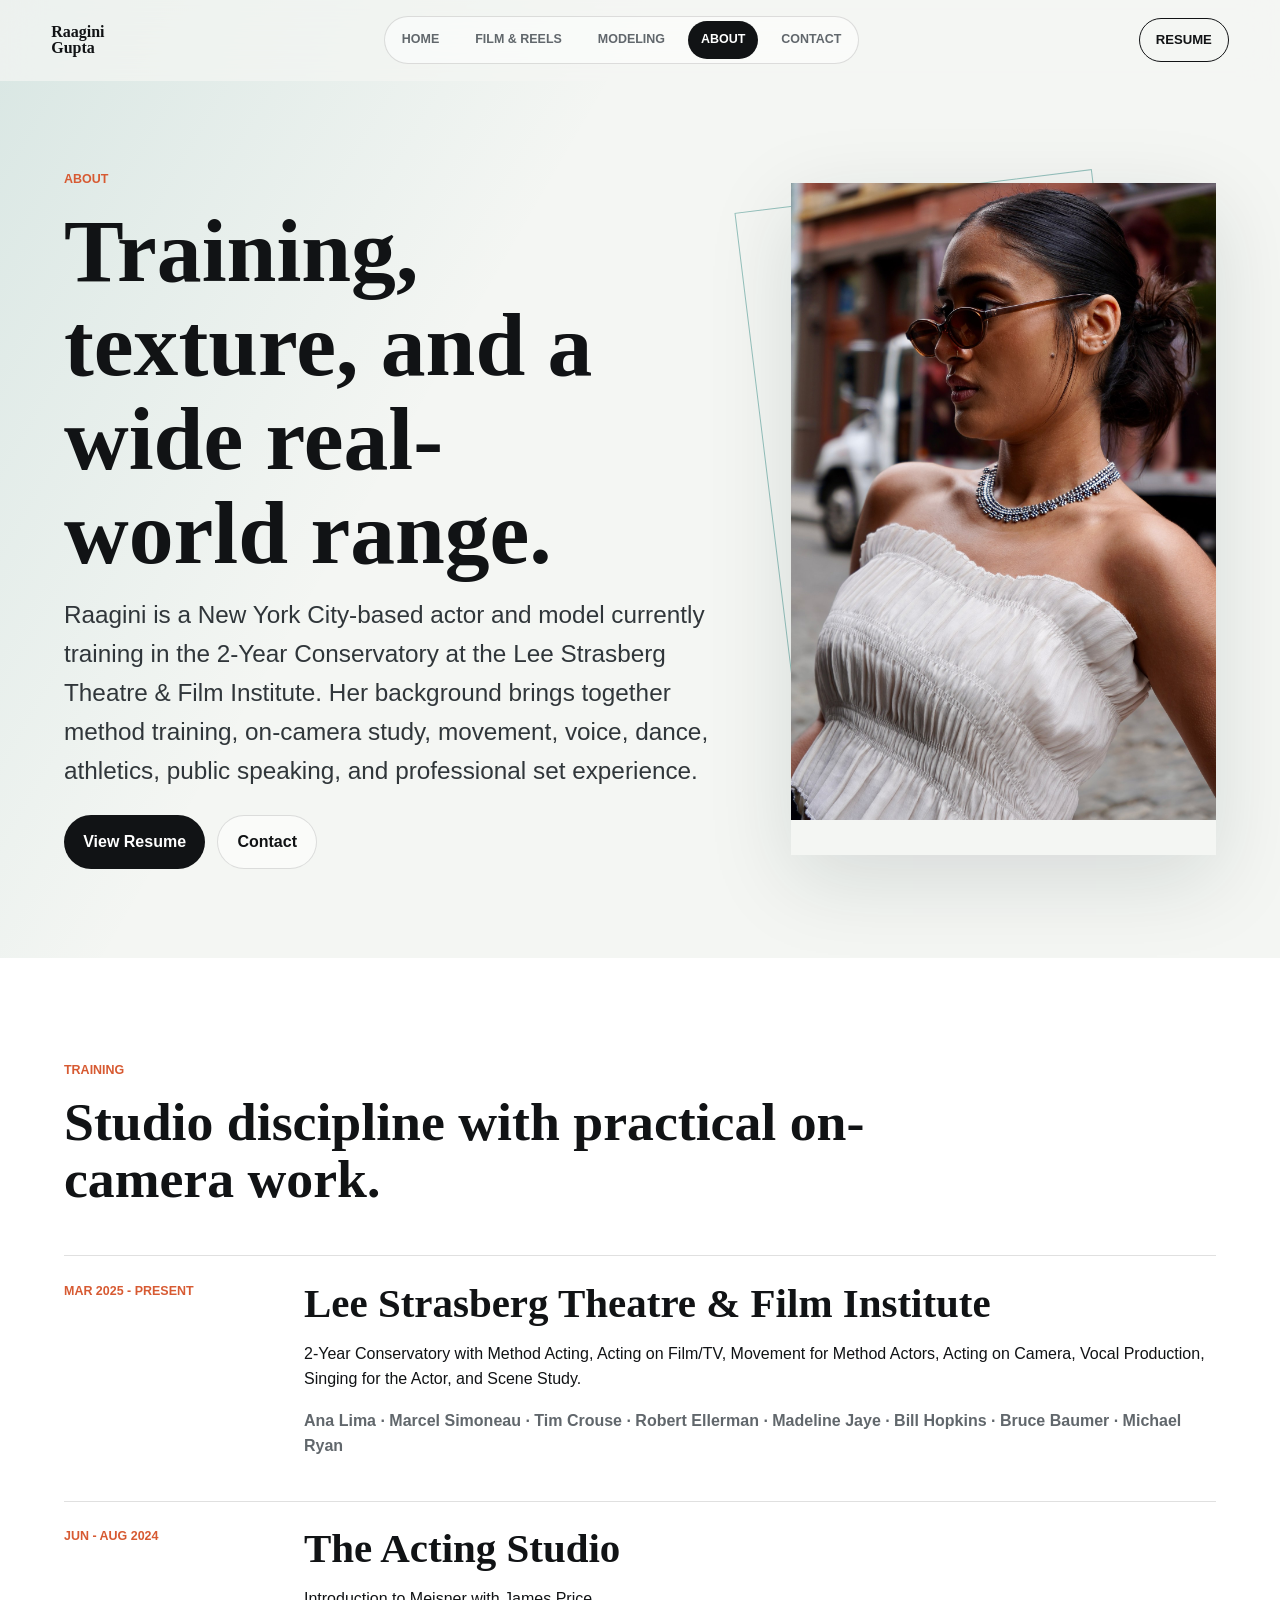
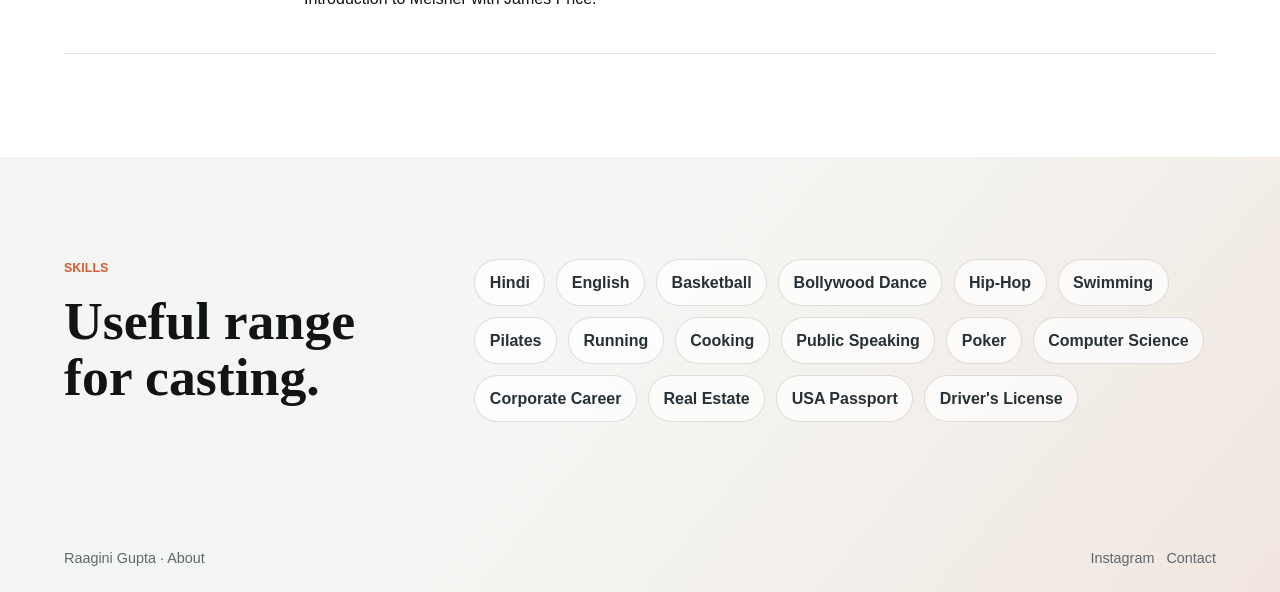
==== about.html @ 86304a1c "Restructure website into focused pages" ====
<!doctype html>
<html lang="en">
  <head>
    <meta charset="utf-8">
    <meta name="viewport" content="width=device-width, initial-scale=1">
    <meta name="description" content="About Raagini Gupta, including acting training, resume, languages, and special skills.">
    <title>About | Raagini Gupta</title>
    <link rel="stylesheet" href="styles.css">
  </head>
  <body>
    <a class="skip-link" href="#main">Skip to content</a>

    <header class="site-header" aria-label="Primary navigation">
      <a class="brand" href="index.html" aria-label="Raagini Gupta home">
        <span>Raagini</span>
        <span>Gupta</span>
      </a>
      <nav class="nav-links" aria-label="Main">
        <a href="index.html">Home</a>
        <a href="film.html">Film & Reels</a>
        <a href="modeling.html">Modeling</a>
        <a href="about.html" aria-current="page">About</a>
        <a href="contact.html">Contact</a>
      </nav>
      <a class="nav-action" href="docs/raagini-gupta-acting-resume.pdf" target="_blank" rel="noreferrer">Resume</a>
    </header>

    <main id="main">
      <section class="about-layout">
        <div class="about-copy">
          <p class="eyebrow">About</p>
          <h1>Training, texture, and a wide real-world range.</h1>
          <p class="intro">Raagini is a New York City-based actor and model currently training in the 2-Year Conservatory at the Lee Strasberg Theatre & Film Institute. Her background brings together method training, on-camera study, movement, voice, dance, athletics, public speaking, and professional set experience.</p>
          <div class="hero-actions">
            <a class="button primary" href="docs/raagini-gupta-acting-resume.pdf" target="_blank" rel="noreferrer">View Resume</a>
            <a class="button secondary" href="contact.html">Contact</a>
          </div>
        </div>
        <div class="about-image">
          <img src="assets/raagini-acting-03.jpg" alt="Close profile editorial portrait of Raagini Gupta in sunglasses">
        </div>
      </section>

      <section class="split-section training">
        <div class="section-heading">
          <p class="section-kicker">Training</p>
          <h2>Studio discipline with practical on-camera work.</h2>
        </div>
        <div class="timeline" aria-label="Acting training timeline">
          <article class="timeline-item">
            <div class="timeline-date">Mar 2025 - Present</div>
            <div>
              <h2>Lee Strasberg Theatre & Film Institute</h2>
              <p>2-Year Conservatory with Method Acting, Acting on Film/TV, Movement for Method Actors, Acting on Camera, Vocal Production, Singing for the Actor, and Scene Study.</p>
              <p class="instructors">Ana Lima · Marcel Simoneau · Tim Crouse · Robert Ellerman · Madeline Jaye · Bill Hopkins · Bruce Baumer · Michael Ryan</p>
            </div>
          </article>
          <article class="timeline-item">
            <div class="timeline-date">Jun - Aug 2024</div>
            <div>
              <h2>The Acting Studio</h2>
              <p>Introduction to Meisner with James Price.</p>
            </div>
          </article>
        </div>
      </section>

      <section class="skills-section" aria-label="Special skills">
        <div>
          <p class="section-kicker">Skills</p>
          <h2>Useful range for casting.</h2>
        </div>
        <ul class="skill-cloud">
          <li>Hindi</li>
          <li>English</li>
          <li>Basketball</li>
          <li>Bollywood Dance</li>
          <li>Hip-Hop</li>
          <li>Swimming</li>
          <li>Pilates</li>
          <li>Running</li>
          <li>Cooking</li>
          <li>Public Speaking</li>
          <li>Poker</li>
          <li>Computer Science</li>
          <li>Corporate Career</li>
          <li>Real Estate</li>
          <li>USA Passport</li>
          <li>Driver's License</li>
        </ul>
      </section>
    </main>

    <footer class="site-footer">
      <p>Raagini Gupta · About</p>
      <div class="footer-links">
        <a href="https://www.instagram.com/raagini_gupta/" target="_blank" rel="noreferrer">Instagram</a>
        <a href="contact.html">Contact</a>
      </div>
    </footer>

    <script src="script.js"></script>
  </body>
</html>
---- styles.css ----
:root {
  --ink: #111315;
  --muted: #61676c;
  --paper: #f4f6f3;
  --paper-soft: #ffffff;
  --accent: #d75a32;
  --teal: #10756f;
  --teal-soft: #dfecea;
  --line: rgba(17, 19, 21, 0.13);
  --shadow: 0 24px 80px rgba(16, 35, 42, 0.13);
  --serif: Georgia, "Times New Roman", serif;
  --sans: -apple-system, BlinkMacSystemFont, "Segoe UI", Arial, sans-serif;
}

* {
  box-sizing: border-box;
}

body {
  margin: 0;
  background:
    linear-gradient(120deg, rgba(16, 117, 111, 0.12), transparent 36rem),
    linear-gradient(310deg, rgba(215, 90, 50, 0.1), transparent 42rem),
    var(--paper);
  color: var(--ink);
  font-family: var(--sans);
  line-height: 1.6;
}

body::before {
  content: "";
  position: fixed;
  inset: 0;
  pointer-events: none;
  opacity: 0.18;
  background-image: radial-gradient(rgba(17, 19, 21, 0.22) 0.7px, transparent 0.7px);
  background-size: 18px 18px;
  mask-image: linear-gradient(to bottom, rgba(0, 0, 0, 0.7), transparent 70%);
  z-index: -1;
}

img {
  display: block;
  max-width: 100%;
}

a {
  color: inherit;
}

.skip-link {
  position: absolute;
  left: 1rem;
  top: 1rem;
  transform: translateY(-180%);
  background: var(--ink);
  color: white;
  padding: 0.75rem 1rem;
  z-index: 20;
}

.skip-link:focus {
  transform: translateY(0);
}

.site-header {
  position: sticky;
  top: 0;
  z-index: 10;
  display: grid;
  grid-template-columns: auto 1fr auto;
  align-items: center;
  gap: 1.5rem;
  padding: 1rem clamp(1rem, 4vw, 3.5rem);
  border-bottom: 1px solid transparent;
  background: rgba(244, 246, 243, 0.72);
  backdrop-filter: blur(18px);
  transition: background 180ms ease, border-color 180ms ease;
}

.site-header.is-scrolled {
  background: rgba(244, 246, 243, 0.93);
  border-color: var(--line);
}

.brand,
.nav-links a,
.nav-action,
.text-link,
.site-footer a {
  text-decoration: none;
}

.brand {
  display: grid;
  line-height: 1;
  font-family: var(--serif);
  font-weight: 700;
}

.nav-links {
  justify-self: center;
  display: flex;
  align-items: center;
  gap: clamp(0.35rem, 1vw, 0.65rem);
  padding: 0.25rem;
  border: 1px solid var(--line);
  border-radius: 999px;
  background: rgba(255, 255, 255, 0.46);
  scrollbar-width: none;
}

.nav-links::-webkit-scrollbar {
  display: none;
}

.nav-links a {
  border-radius: 999px;
  padding: 0.55rem 0.8rem;
  color: var(--muted);
  font-size: 0.78rem;
  font-weight: 800;
  text-transform: uppercase;
  white-space: nowrap;
}

.nav-links a:hover,
.nav-links a:focus-visible,
.nav-links a[aria-current="page"] {
  background: var(--ink);
  color: white;
}

.nav-action {
  border: 1px solid var(--ink);
  border-radius: 999px;
  padding: 0.65rem 1rem;
  font-size: 0.82rem;
  font-weight: 800;
  text-transform: uppercase;
}

.nav-action:hover,
.nav-action:focus-visible,
.button:hover,
.button:focus-visible {
  transform: translateY(-2px);
}

.hero,
.page-hero,
.about-layout,
.contact-page,
.story-band,
.page-preview-grid,
.photo-strip,
.reel-section,
.work-layout,
.stats-band,
.gallery-section,
.split-section,
.skills-section {
  padding-inline: clamp(1rem, 5vw, 5rem);
}

.hero {
  position: relative;
  min-height: 88vh;
  display: grid;
  grid-template-columns: minmax(0, 0.9fr) minmax(18rem, 0.72fr);
  align-items: end;
  gap: clamp(2rem, 6vw, 5rem);
  padding-top: clamp(3rem, 7vw, 7rem);
  padding-bottom: clamp(3rem, 7vw, 5rem);
  overflow: hidden;
}

.hero::before,
.photo-strip::before,
.about-layout::before,
.contact-page::before {
  content: "";
  position: absolute;
  border: 1px solid rgba(16, 117, 111, 0.42);
  transform: rotate(-7deg);
  pointer-events: none;
}

.hero::before {
  width: 36vw;
  height: 54vw;
  right: 9vw;
  top: 8vh;
}

.hero-copy {
  position: relative;
  z-index: 1;
  padding-bottom: 2rem;
}

.eyebrow,
.section-kicker,
.credit-type,
.timeline-date {
  margin: 0 0 0.85rem;
  color: var(--accent);
  font-size: 0.78rem;
  font-weight: 800;
  text-transform: uppercase;
}

h1,
h2,
h3,
p {
  margin-top: 0;
}

h1,
h2 {
  font-family: var(--serif);
  line-height: 1.05;
}

h1 {
  max-width: 11ch;
  margin-bottom: 1rem;
  font-size: clamp(3.4rem, 9vw, 9.6rem);
}

.compact-hero h1,
.about-layout h1,
.contact-page h1 {
  max-width: 13ch;
  font-size: clamp(3rem, 7vw, 7.2rem);
}

h2 {
  margin-bottom: 1rem;
  font-size: clamp(2rem, 4.2vw, 4rem);
}

h3 {
  margin-bottom: 0.3rem;
  font-size: 1.2rem;
  line-height: 1.2;
}

.intro {
  max-width: 43rem;
  color: #30363a;
  font-size: clamp(1.12rem, 1.9vw, 1.55rem);
}

.button {
  display: inline-flex;
  align-items: center;
  justify-content: center;
  min-height: 3rem;
  border-radius: 999px;
  padding: 0.82rem 1.2rem;
  text-decoration: none;
  font-weight: 800;
  transition: transform 160ms ease, background 160ms ease, color 160ms ease;
}

.primary {
  background: var(--ink);
  color: white;
}

.secondary {
  border: 1px solid var(--line);
  background: rgba(255, 255, 255, 0.52);
}

.hero-actions,
.contact-actions,
.footer-links {
  display: flex;
  flex-wrap: wrap;
  gap: 0.75rem;
}

.hero-portrait,
.work-image,
.about-image,
.contact-image {
  position: relative;
  box-shadow: var(--shadow);
}

.hero-portrait {
  align-self: stretch;
  min-height: 37rem;
}

.hero-portrait::after {
  content: "";
  position: absolute;
  inset: auto -1rem -1rem auto;
  width: 70%;
  height: 42%;
  background: linear-gradient(135deg, var(--teal), var(--accent));
  opacity: 0.34;
  z-index: -1;
}

.hero-portrait img,
.work-image img,
.about-image img,
.contact-image img {
  width: 100%;
  height: 100%;
  object-fit: cover;
}

.hero-portrait img {
  object-position: 50% 22%;
}

.hero-details {
  grid-column: 1 / -1;
  width: min(58rem, 100%);
  border-top: 1px solid var(--line);
}

.hero-details dl,
.stats-band dl {
  display: grid;
  grid-template-columns: repeat(4, 1fr);
  margin: 0;
}

.hero-details div,
.stats-band div {
  padding: 1.05rem 1rem 0 0;
}

dt {
  color: var(--muted);
  font-size: 0.78rem;
  font-weight: 800;
  text-transform: uppercase;
}

dd {
  margin: 0.1rem 0 0;
  font-weight: 800;
}

.story-band {
  display: grid;
  grid-template-columns: minmax(0, 1fr) minmax(14rem, 0.35fr);
  gap: 2rem;
  align-items: end;
  padding-top: clamp(4rem, 8vw, 8rem);
  padding-bottom: clamp(4rem, 8vw, 8rem);
  background: var(--ink);
  color: white;
}

.story-frame {
  max-width: 68rem;
}

.story-frame p:last-child {
  max-width: 58rem;
  color: rgba(255, 255, 255, 0.78);
  font-size: clamp(1.03rem, 1.6vw, 1.32rem);
}

.story-note {
  border-left: 1px solid rgba(255, 255, 255, 0.22);
  padding-left: 1.5rem;
}

.story-note span {
  display: block;
  color: rgba(255, 255, 255, 0.62);
  font-size: 0.8rem;
  font-weight: 800;
  text-transform: uppercase;
}

.story-note strong {
  display: block;
  margin-top: 0.4rem;
  font-size: 1.25rem;
}

.page-preview-grid {
  display: grid;
  grid-template-columns: repeat(3, minmax(0, 1fr));
  gap: 1rem;
  padding-top: clamp(4rem, 8vw, 8rem);
  padding-bottom: clamp(4rem, 8vw, 8rem);
}

.preview-card,
.credit-card,
.reel-card {
  border: 1px solid var(--line);
  background: rgba(255, 255, 255, 0.72);
}

.preview-card {
  min-height: 23rem;
  padding: 1.5rem;
}

.preview-card h2 {
  font-size: clamp(1.8rem, 3vw, 3rem);
}

.text-link {
  display: inline-flex;
  margin-top: 0.5rem;
  color: var(--teal);
  font-weight: 900;
}

.photo-strip {
  position: relative;
  display: grid;
  grid-template-columns: minmax(18rem, 0.56fr) minmax(0, 1fr);
  align-items: center;
  gap: clamp(2rem, 7vw, 7rem);
  padding-top: clamp(3rem, 7vw, 6rem);
  padding-bottom: clamp(3rem, 7vw, 6rem);
  overflow: hidden;
}

.photo-strip::before {
  width: 38vw;
  height: 24vw;
  left: 33vw;
  top: 22%;
}

.photo-strip img {
  width: 100%;
  max-height: 43rem;
  object-fit: cover;
  object-position: 50% 20%;
  box-shadow: var(--shadow);
}

.photo-caption {
  position: relative;
}

.photo-caption h2 {
  max-width: 12ch;
}

.page-hero {
  padding-top: clamp(4rem, 8vw, 8rem);
  padding-bottom: clamp(2rem, 5vw, 4rem);
}

.compact-hero {
  min-height: 42vh;
  display: grid;
  align-items: end;
}

.section-heading {
  max-width: 58rem;
  margin-bottom: clamp(1.6rem, 4vw, 3rem);
}

.reel-section,
.split-section,
.gallery-section,
.skills-section,
.work-layout,
.stats-band {
  padding-top: clamp(4rem, 8vw, 8rem);
  padding-bottom: clamp(4rem, 8vw, 8rem);
}

.reel-grid {
  display: grid;
  grid-template-columns: repeat(2, minmax(0, 1fr));
  gap: 1rem;
}

.reel-card {
  padding: 1rem;
}

.reel-frame {
  display: grid;
  min-height: clamp(16rem, 28vw, 25rem);
  place-items: center;
  border: 1px solid rgba(255, 255, 255, 0.22);
  background:
    linear-gradient(135deg, rgba(16, 117, 111, 0.95), rgba(17, 19, 21, 0.96)),
    var(--ink);
  color: white;
}

.reel-frame span {
  max-width: 14rem;
  text-align: center;
  font-family: var(--serif);
  font-size: clamp(2rem, 4vw, 4rem);
  line-height: 1.05;
}

.reel-card p {
  margin: 1rem 0 0;
  color: var(--muted);
  font-weight: 700;
}

.work-layout {
  display: grid;
  grid-template-columns: minmax(17rem, 0.45fr) 1fr;
  gap: clamp(2rem, 5vw, 5rem);
  align-items: start;
  background: #e8eeec;
}

.work-image {
  position: sticky;
  top: 7rem;
  min-height: 34rem;
}

.work-image img {
  object-position: 50% 40%;
}

.credits-list {
  display: grid;
  gap: 1rem;
}

.credits-grid {
  display: grid;
  grid-template-columns: repeat(3, minmax(0, 1fr));
  gap: 1rem;
}

.credits-grid.two-up {
  grid-template-columns: repeat(2, minmax(0, 1fr));
}

.credit-card {
  min-height: 17rem;
  padding: 1.35rem;
}

.credit-card h2 {
  font-size: clamp(1.7rem, 3vw, 3rem);
}

.featured-credit {
  background: linear-gradient(145deg, var(--teal), #173332);
  color: white;
}

.credit-card p {
  color: var(--muted);
}

.featured-credit p,
.featured-credit .credit-type,
.featured-credit .credit-meta {
  color: rgba(255, 255, 255, 0.82);
}

.credit-meta,
.instructors {
  color: var(--muted);
  font-weight: 700;
}

.stats-band {
  padding-top: 0;
}

.stats-band dl {
  border-top: 1px solid var(--line);
}

.gallery-section {
  background: #e8eeec;
}

.gallery-grid {
  display: grid;
  grid-template-columns: repeat(3, 1fr);
  gap: 1rem;
}

figure {
  margin: 0;
}

.gallery-grid img {
  width: 100%;
  height: clamp(28rem, 48vw, 44rem);
  object-fit: cover;
  box-shadow: var(--shadow);
}

.digitals-grid figure:nth-child(1) img {
  object-position: 50% 22%;
}

.digitals-grid figure:nth-child(2) img {
  object-position: 50% 20%;
}

.digitals-grid figure:nth-child(3) img {
  object-position: 50% 18%;
}

figcaption {
  margin-top: 0.75rem;
  color: var(--muted);
  font-size: 0.8rem;
  font-weight: 800;
  text-transform: uppercase;
}

.about-layout {
  position: relative;
  display: grid;
  grid-template-columns: minmax(0, 0.95fr) minmax(18rem, 0.62fr);
  gap: clamp(2rem, 6vw, 5rem);
  align-items: center;
  min-height: 78vh;
  padding-top: clamp(3rem, 7vw, 7rem);
  padding-bottom: clamp(3rem, 7vw, 6rem);
  overflow: hidden;
}

.about-layout::before {
  width: 28vw;
  height: 42vw;
  right: 12vw;
  top: 12vh;
}

.about-image {
  min-height: 42rem;
}

.about-image img {
  object-position: 58% 26%;
}

.training {
  background: var(--paper-soft);
}

.timeline {
  border-top: 1px solid var(--line);
}

.timeline-item {
  display: grid;
  grid-template-columns: 13rem 1fr;
  gap: 2rem;
  padding: 1.6rem 0;
  border-bottom: 1px solid var(--line);
}

.timeline-item h2 {
  font-size: clamp(1.8rem, 3.2vw, 3.2rem);
}

.timeline-item p {
  max-width: 58rem;
}

.skills-section {
  display: grid;
  grid-template-columns: minmax(16rem, 0.45fr) 1fr;
  gap: clamp(2rem, 6vw, 5rem);
  align-items: start;
}

.skill-cloud {
  display: flex;
  flex-wrap: wrap;
  gap: 0.7rem;
  margin: 0;
  padding: 0;
  list-style: none;
}

.skill-cloud li {
  border: 1px solid var(--line);
  border-radius: 999px;
  padding: 0.6rem 0.9rem;
  background: rgba(255, 255, 255, 0.72);
  color: #263036;
  font-weight: 800;
}

.contact-page {
  position: relative;
  display: grid;
  grid-template-columns: minmax(0, 0.92fr) minmax(18rem, 0.52fr);
  gap: clamp(2rem, 6vw, 5rem);
  align-items: center;
  min-height: 82vh;
  padding-top: clamp(3rem, 7vw, 7rem);
  padding-bottom: clamp(3rem, 7vw, 6rem);
  overflow: hidden;
}

.contact-page::before {
  width: 30vw;
  height: 44vw;
  right: 10vw;
  top: 12vh;
}

.contact-panel {
  position: relative;
  z-index: 1;
}

.contact-image {
  min-height: 45rem;
}

.contact-image img {
  object-position: 50% 18%;
}

.site-footer {
  display: flex;
  justify-content: space-between;
  gap: 1rem;
  padding: 1.4rem clamp(1rem, 5vw, 5rem);
  color: var(--muted);
  font-size: 0.9rem;
}

.site-footer p {
  margin: 0;
}

.site-footer a:hover,
.site-footer a:focus-visible {
  color: var(--ink);
}

@media (max-width: 1040px) {
  .site-header {
    grid-template-columns: 1fr auto;
  }

  .nav-links {
    grid-column: 1 / -1;
    grid-row: 2;
    justify-self: start;
    max-width: 100%;
    overflow-x: auto;
    border-radius: 0;
    border-inline: 0;
    padding-inline: 0;
    background: transparent;
  }

  .hero,
  .story-band,
  .page-preview-grid,
  .photo-strip,
  .work-layout,
  .about-layout,
  .contact-page,
  .skills-section {
    grid-template-columns: 1fr;
  }

  .hero {
    min-height: auto;
  }

  .hero::before {
    width: 70vw;
    height: 96vw;
    right: -18vw;
    top: 14rem;
  }

  .hero-copy {
    padding-bottom: 0;
  }

  .hero-portrait {
    min-height: 34rem;
  }

  .story-note {
    border-left: 0;
    border-top: 1px solid rgba(255, 255, 255, 0.22);
    padding: 1rem 0 0;
  }

  .work-image {
    position: relative;
    top: auto;
    min-height: 32rem;
  }

  .about-image,
  .contact-image {
    min-height: 34rem;
  }

  .credits-grid,
  .credits-grid.two-up,
  .reel-grid {
    grid-template-columns: 1fr;
  }
}

@media (max-width: 700px) {
  .site-header {
    gap: 0.85rem;
  }

  .nav-action {
    padding-inline: 0.82rem;
  }

  h1,
  .compact-hero h1,
  .about-layout h1,
  .contact-page h1 {
    font-size: clamp(3rem, 16vw, 5rem);
  }

  .hero-details dl,
  .stats-band dl,
  .timeline-item,
  .gallery-grid {
    grid-template-columns: 1fr;
  }

  .hero-portrait {
    min-height: 27rem;
  }

  .about-image,
  .contact-image,
  .work-image {
    min-height: 28rem;
  }

  .credit-card,
  .preview-card {
    min-height: 0;
  }

  .timeline-item {
    gap: 0.3rem;
  }

  .photo-caption h2 {
    max-width: none;
  }

  .gallery-grid img {
    height: auto;
    max-height: none;
  }

  .contact-actions .button {
    width: 100%;
  }

  .site-footer {
    display: block;
  }

  .footer-links {
    margin-top: 0.45rem;
  }
}
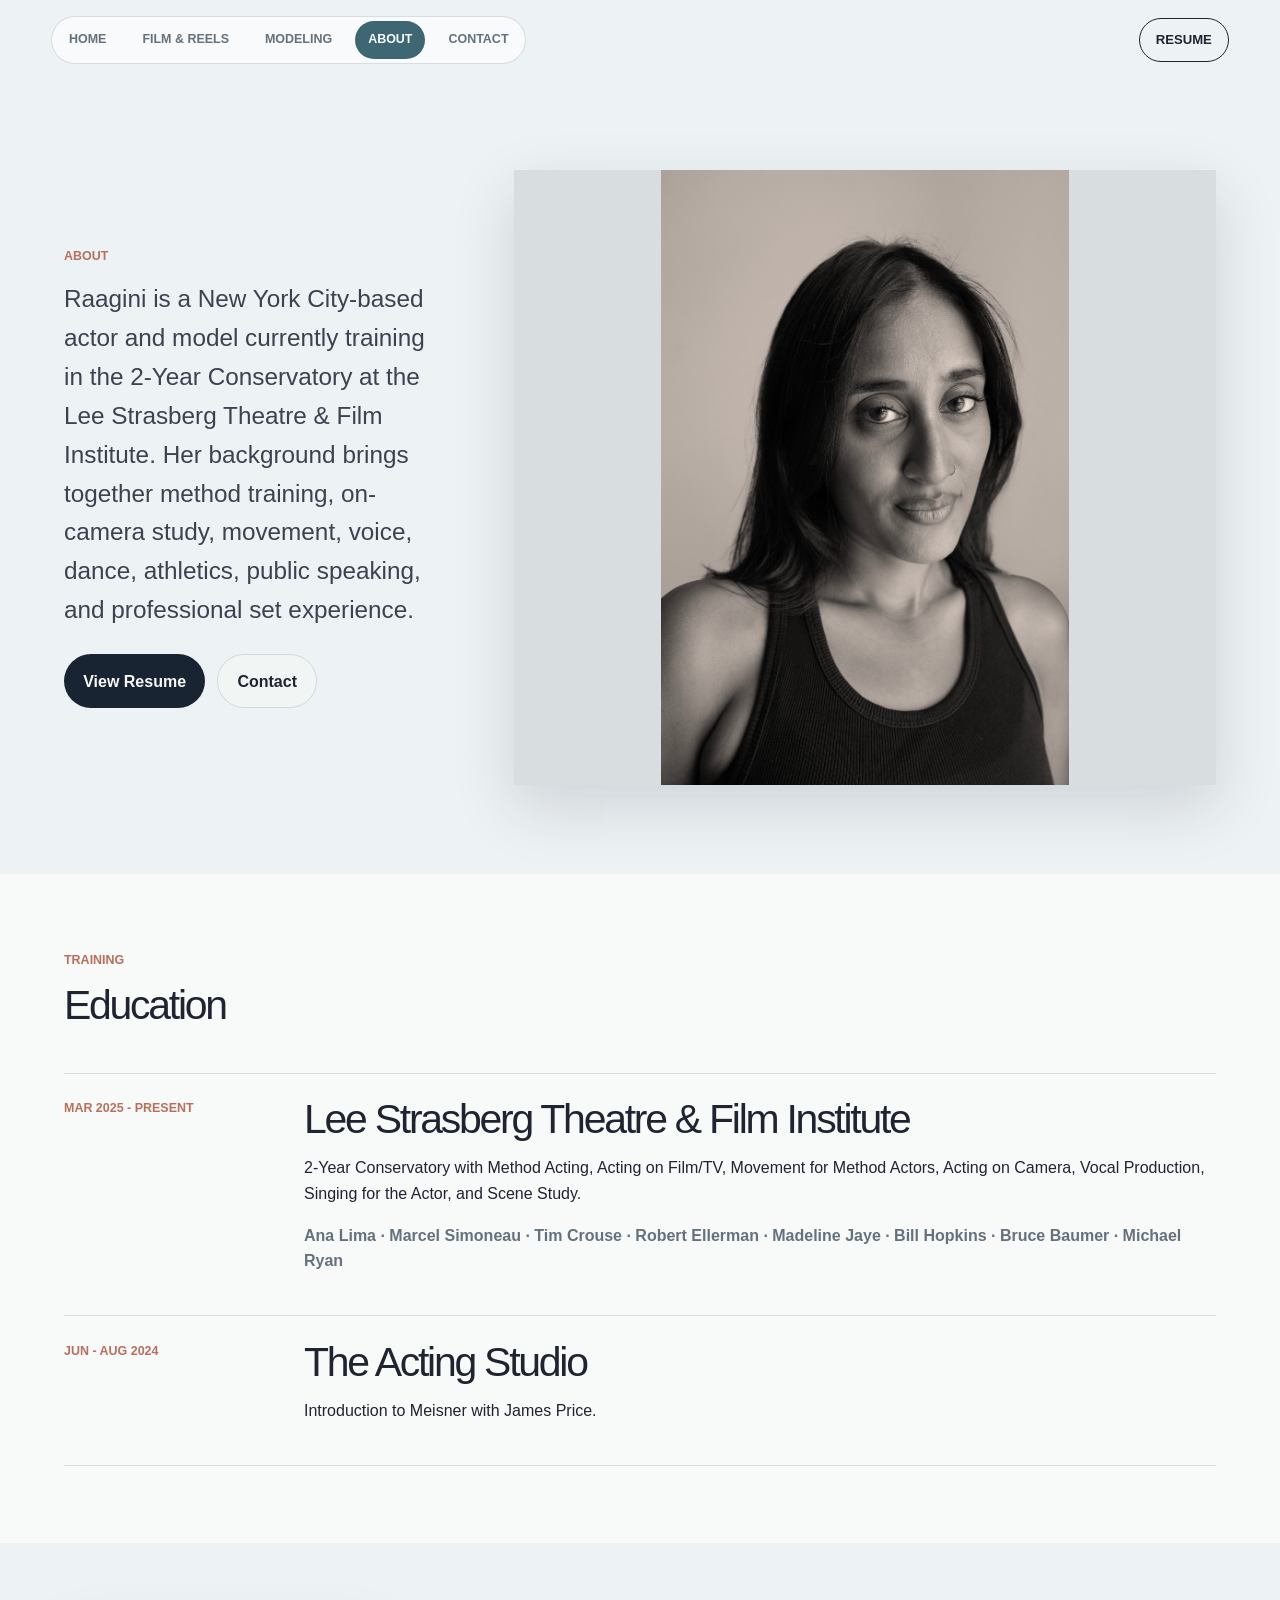
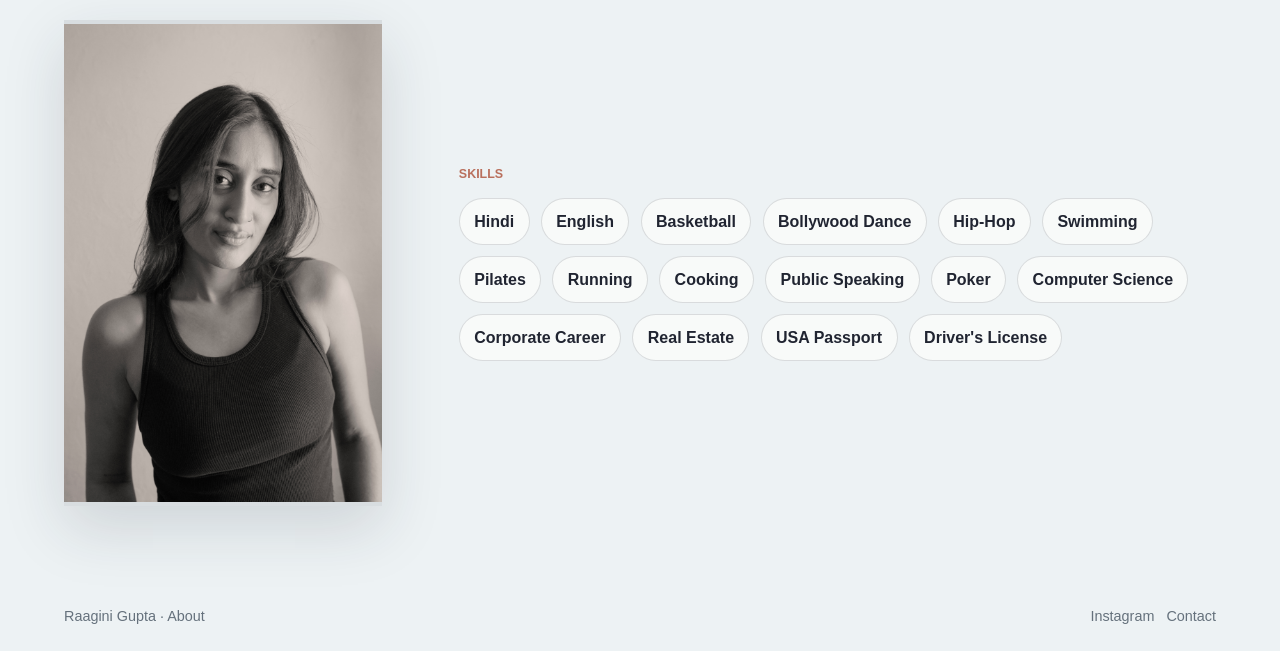
==== commit d91ac52b: "Update actor portfolio website" ====
--- a/about.html
+++ b/about.html
@@ -4,6 +4,8 @@
     <meta charset="utf-8">
     <meta name="viewport" content="width=device-width, initial-scale=1">
     <meta name="description" content="About Raagini Gupta, including acting training, resume, languages, and special skills.">
+    <meta name="referrer" content="strict-origin-when-cross-origin">
+    <meta http-equiv="Content-Security-Policy" content="default-src 'self'; base-uri 'self'; object-src 'none'; frame-ancestors 'none'; img-src 'self'; media-src 'self'; script-src 'self'; style-src 'self'; form-action 'self'; upgrade-insecure-requests">
     <title>About | Raagini Gupta</title>
     <link rel="stylesheet" href="styles.css">
   </head>
@@ -11,10 +13,6 @@
     <a class="skip-link" href="#main">Skip to content</a>
 
     <header class="site-header" aria-label="Primary navigation">
-      <a class="brand" href="index.html" aria-label="Raagini Gupta home">
-        <span>Raagini</span>
-        <span>Gupta</span>
-      </a>
       <nav class="nav-links" aria-label="Main">
         <a href="index.html">Home</a>
         <a href="film.html">Film & Reels</a>
@@ -22,29 +20,30 @@
         <a href="about.html" aria-current="page">About</a>
         <a href="contact.html">Contact</a>
       </nav>
-      <a class="nav-action" href="docs/raagini-gupta-acting-resume.pdf" target="_blank" rel="noreferrer">Resume</a>
+      <a class="nav-action" href="docs/raagini-gupta-acting-resume.pdf" target="_blank" rel="noopener noreferrer">Resume</a>
     </header>
 
     <main id="main">
       <section class="about-layout">
         <div class="about-copy">
           <p class="eyebrow">About</p>
-          <h1>Training, texture, and a wide real-world range.</h1>
           <p class="intro">Raagini is a New York City-based actor and model currently training in the 2-Year Conservatory at the Lee Strasberg Theatre & Film Institute. Her background brings together method training, on-camera study, movement, voice, dance, athletics, public speaking, and professional set experience.</p>
           <div class="hero-actions">
-            <a class="button primary" href="docs/raagini-gupta-acting-resume.pdf" target="_blank" rel="noreferrer">View Resume</a>
+            <a class="button primary" href="docs/raagini-gupta-acting-resume.pdf" target="_blank" rel="noopener noreferrer">View Resume</a>
             <a class="button secondary" href="contact.html">Contact</a>
           </div>
         </div>
-        <div class="about-image">
-          <img src="assets/raagini-acting-03.jpg" alt="Close profile editorial portrait of Raagini Gupta in sunglasses">
+        <div class="about-headshot-feature" aria-label="Raagini Gupta headshot">
+          <figure>
+            <img src="assets/raagini-headshot-bw-01.jpg" alt="Black and white close-up headshot of Raagini Gupta">
+          </figure>
         </div>
       </section>
 
       <section class="split-section training">
         <div class="section-heading">
           <p class="section-kicker">Training</p>
-          <h2>Studio discipline with practical on-camera work.</h2>
+          <h2>Education</h2>
         </div>
         <div class="timeline" aria-label="Acting training timeline">
           <article class="timeline-item">
@@ -66,35 +65,37 @@
       </section>
 
       <section class="skills-section" aria-label="Special skills">
-        <div>
+        <figure class="skills-image">
+          <img src="assets/raagini-headshot-bw-02.jpg" alt="Black and white headshot portrait of Raagini Gupta">
+        </figure>
+        <div class="skills-copy">
           <p class="section-kicker">Skills</p>
-          <h2>Useful range for casting.</h2>
+          <ul class="skill-cloud">
+            <li>Hindi</li>
+            <li>English</li>
+            <li>Basketball</li>
+            <li>Bollywood Dance</li>
+            <li>Hip-Hop</li>
+            <li>Swimming</li>
+            <li>Pilates</li>
+            <li>Running</li>
+            <li>Cooking</li>
+            <li>Public Speaking</li>
+            <li>Poker</li>
+            <li>Computer Science</li>
+            <li>Corporate Career</li>
+            <li>Real Estate</li>
+            <li>USA Passport</li>
+            <li>Driver's License</li>
+          </ul>
         </div>
-        <ul class="skill-cloud">
-          <li>Hindi</li>
-          <li>English</li>
-          <li>Basketball</li>
-          <li>Bollywood Dance</li>
-          <li>Hip-Hop</li>
-          <li>Swimming</li>
-          <li>Pilates</li>
-          <li>Running</li>
-          <li>Cooking</li>
-          <li>Public Speaking</li>
-          <li>Poker</li>
-          <li>Computer Science</li>
-          <li>Corporate Career</li>
-          <li>Real Estate</li>
-          <li>USA Passport</li>
-          <li>Driver's License</li>
-        </ul>
       </section>
     </main>
 
     <footer class="site-footer">
       <p>Raagini Gupta · About</p>
       <div class="footer-links">
-        <a href="https://www.instagram.com/raagini_gupta/" target="_blank" rel="noreferrer">Instagram</a>
+        <a href="https://www.instagram.com/raagini_gupta/" target="_blank" rel="noopener noreferrer">Instagram</a>
         <a href="contact.html">Contact</a>
       </div>
     </footer>
--- a/styles.css
+++ b/styles.css
@@ -1,15 +1,19 @@
 :root {
-  --ink: #111315;
-  --muted: #61676c;
-  --paper: #f4f6f3;
-  --paper-soft: #ffffff;
-  --accent: #d75a32;
-  --teal: #10756f;
-  --teal-soft: #dfecea;
-  --line: rgba(17, 19, 21, 0.13);
-  --shadow: 0 24px 80px rgba(16, 35, 42, 0.13);
-  --serif: Georgia, "Times New Roman", serif;
-  --sans: -apple-system, BlinkMacSystemFont, "Segoe UI", Arial, sans-serif;
+  --ink: #202431;
+  --muted: #65717c;
+  --paper: #182631;
+  --paper-soft: #f8faf9;
+  --panel: #273a4f;
+  --accent: #b96f5c;
+  --accent-soft: #d9b9ad;
+  --slate: #426a78;
+  --slate-deep: #182431;
+  --aubergine: #4c556c;
+  --line: rgba(32, 36, 49, 0.14);
+  --shadow: 0 22px 58px rgba(32, 43, 54, 0.15);
+  --serif: var(--sans);
+  --display: "Avenir Next", Avenir, "Helvetica Neue", Helvetica, Arial, sans-serif;
+  --sans: "Avenir Next", Avenir, "Helvetica Neue", Helvetica, -apple-system, BlinkMacSystemFont, "Segoe UI", Arial, sans-serif;
 }
 
 * {
@@ -18,25 +22,10 @@
 
 body {
   margin: 0;
-  background:
-    linear-gradient(120deg, rgba(16, 117, 111, 0.12), transparent 36rem),
-    linear-gradient(310deg, rgba(215, 90, 50, 0.1), transparent 42rem),
-    var(--paper);
-  color: var(--ink);
+  background: var(--paper);
+  color: #f5f8f7;
   font-family: var(--sans);
   line-height: 1.6;
-}
-
-body::before {
-  content: "";
-  position: fixed;
-  inset: 0;
-  pointer-events: none;
-  opacity: 0.18;
-  background-image: radial-gradient(rgba(17, 19, 21, 0.22) 0.7px, transparent 0.7px);
-  background-size: 18px 18px;
-  mask-image: linear-gradient(to bottom, rgba(0, 0, 0, 0.7), transparent 70%);
-  z-index: -1;
 }
 
 img {
@@ -54,7 +43,7 @@
   top: 1rem;
   transform: translateY(-180%);
   background: var(--ink);
-  color: white;
+  color: #f5f8f7;
   padding: 0.75rem 1rem;
   z-index: 20;
 }
@@ -68,18 +57,18 @@
   top: 0;
   z-index: 10;
   display: grid;
-  grid-template-columns: auto 1fr auto;
+  grid-template-columns: 1fr auto;
   align-items: center;
   gap: 1.5rem;
   padding: 1rem clamp(1rem, 4vw, 3.5rem);
   border-bottom: 1px solid transparent;
-  background: rgba(244, 246, 243, 0.72);
+  background: rgba(24, 38, 49, 0.84);
   backdrop-filter: blur(18px);
   transition: background 180ms ease, border-color 180ms ease;
 }
 
 .site-header.is-scrolled {
-  background: rgba(244, 246, 243, 0.93);
+  background: rgba(24, 38, 49, 0.96);
   border-color: var(--line);
 }
 
@@ -94,19 +83,21 @@
 .brand {
   display: grid;
   line-height: 1;
-  font-family: var(--serif);
-  font-weight: 700;
+  font-family: var(--sans);
+  font-weight: 750;
+  letter-spacing: -0.03em;
+  color: #f5f8f7;
 }
 
 .nav-links {
-  justify-self: center;
+  justify-self: start;
   display: flex;
   align-items: center;
   gap: clamp(0.35rem, 1vw, 0.65rem);
   padding: 0.25rem;
   border: 1px solid var(--line);
   border-radius: 999px;
-  background: rgba(255, 255, 255, 0.46);
+  background: rgba(255, 255, 255, 0.08);
   scrollbar-width: none;
 }
 
@@ -117,9 +108,9 @@
 .nav-links a {
   border-radius: 999px;
   padding: 0.55rem 0.8rem;
-  color: var(--muted);
+  color: rgba(245, 248, 247, 0.72);
   font-size: 0.78rem;
-  font-weight: 800;
+  font-weight: 700;
   text-transform: uppercase;
   white-space: nowrap;
 }
@@ -127,17 +118,62 @@
 .nav-links a:hover,
 .nav-links a:focus-visible,
 .nav-links a[aria-current="page"] {
-  background: var(--ink);
-  color: white;
+  background: #f5f8f7;
+  color: var(--paper);
 }
 
 .nav-action {
-  border: 1px solid var(--ink);
+  border: 1px solid rgba(245, 248, 247, 0.7);
   border-radius: 999px;
   padding: 0.65rem 1rem;
   font-size: 0.82rem;
-  font-weight: 800;
+  font-weight: 700;
   text-transform: uppercase;
+  border-color: rgba(245, 248, 247, 0.7);
+  color: #f5f8f7;
+}
+
+.nav-action:hover,
+.nav-action:focus-visible {
+  background: #f5f8f7;
+  color: var(--paper);
+}
+
+body:not(:has(.home-hero-v2)) {
+  background: #edf2f4;
+  color: var(--ink);
+}
+
+body:not(:has(.home-hero-v2)) .site-header {
+  background: rgba(237, 242, 244, 0.88);
+}
+
+body:not(:has(.home-hero-v2)) .site-header.is-scrolled {
+  background: rgba(237, 242, 244, 0.97);
+}
+
+body:not(:has(.home-hero-v2)) .brand {
+  color: var(--ink);
+}
+
+body:not(:has(.home-hero-v2)) .nav-links {
+  background: rgba(255, 255, 255, 0.6);
+}
+
+body:not(:has(.home-hero-v2)) .nav-links a {
+  color: var(--muted);
+}
+
+body:not(:has(.home-hero-v2)) .nav-links a:hover,
+body:not(:has(.home-hero-v2)) .nav-links a:focus-visible,
+body:not(:has(.home-hero-v2)) .nav-links a[aria-current="page"] {
+  background: #3e6773;
+  color: var(--paper-soft);
+}
+
+body:not(:has(.home-hero-v2)) .nav-action {
+  border-color: var(--ink);
+  color: var(--ink);
 }
 
 .nav-action:hover,
@@ -148,6 +184,8 @@
 }
 
 .hero,
+.home-hero-v2,
+.home-profile,
 .page-hero,
 .about-layout,
 .contact-page,
@@ -155,7 +193,10 @@
 .page-preview-grid,
 .photo-strip,
 .reel-section,
+.film-feature,
 .work-layout,
+.runway-story,
+.editorial-shoot,
 .stats-band,
 .gallery-section,
 .split-section,
@@ -165,25 +206,170 @@
 
 .hero {
   position: relative;
-  min-height: 88vh;
-  display: grid;
-  grid-template-columns: minmax(0, 0.9fr) minmax(18rem, 0.72fr);
+  min-height: auto;
+  display: grid;
+  grid-template-columns: minmax(0, 0.92fr) minmax(18rem, 0.72fr);
+  align-items: center;
+  gap: clamp(1.5rem, 5vw, 4rem);
+  padding-top: clamp(2rem, 5vw, 4.5rem);
+  padding-bottom: clamp(2rem, 5vw, 4rem);
+  overflow: hidden;
+}
+
+.home-hero-v2 {
+  position: relative;
+  min-height: calc(100vh - 7rem);
+  display: grid;
   align-items: end;
-  gap: clamp(2rem, 6vw, 5rem);
-  padding-top: clamp(3rem, 7vw, 7rem);
-  padding-bottom: clamp(3rem, 7vw, 5rem);
+  padding-top: clamp(1rem, 3vw, 2rem);
+  padding-bottom: clamp(1rem, 3vw, 2rem);
   overflow: hidden;
+}
+
+.home-carousel {
+  position: absolute;
+  inset: clamp(1rem, 3vw, 2rem) clamp(1rem, 5vw, 5rem);
+  width: calc(100% - clamp(1rem, 5vw, 5rem) * 2);
+  height: calc(100% - clamp(1rem, 3vw, 2rem) * 2);
+}
+
+.home-carousel {
+  z-index: 0;
+  overflow: hidden;
+  border: 0;
+  background: #13202a;
+  box-shadow:
+    0 0 0 clamp(1rem, 2vw, 1.65rem) rgba(24, 38, 49, 0.94),
+    0 40px 112px rgba(11, 24, 32, 0.62);
+}
+
+.home-carousel-track {
+  display: flex;
+  width: 400%;
+  height: 100%;
+  transform: translateX(0);
+  animation: homeCarouselTrack 24s infinite cubic-bezier(0.76, 0, 0.24, 1);
+  will-change: transform;
+}
+
+.home-carousel img {
+  inset: 0;
+  flex: 0 0 25%;
+  width: 25%;
+  height: 100%;
+  object-fit: cover;
+  object-position: 52% 45%;
+  opacity: 1;
+}
+
+.home-carousel img:nth-child(2) {
+  object-position: 50% 45%;
+}
+
+.home-carousel img:nth-child(3) {
+  object-position: 54% 46%;
+}
+
+@keyframes homeCarouselTrack {
+  0%,
+  20% {
+    transform: translate3d(0, 0, 0);
+  }
+
+  33.333%,
+  53.333% {
+    transform: translate3d(-25%, 0, 0);
+  }
+
+  66.666%,
+  86.666% {
+    transform: translate3d(-50%, 0, 0);
+  }
+
+  100% {
+    transform: translate3d(-75%, 0, 0);
+  }
+}
+
+.home-hero-v2::after {
+  display: none;
+}
+
+.home-hero-panel {
+  position: relative;
+  z-index: 2;
+  max-width: 37.5rem;
+  margin: 0 0 clamp(1rem, 4vw, 3rem);
+  padding: clamp(0.85rem, 1.9vw, 1.3rem);
+  background: linear-gradient(90deg, rgba(24, 38, 49, 0.66), rgba(24, 38, 49, 0.26) 56%, transparent);
+  color: #f5f8f7;
+  text-shadow: 0 2px 18px rgba(7, 17, 24, 0.55);
+}
+
+.home-hero-panel .eyebrow {
+  color: #d5ad9b;
+  font-size: 0.66rem;
+}
+
+.home-hero-panel h1 {
+  max-width: none;
+  margin-bottom: 0.95rem;
+  color: #f8fbfa;
+  font-family: var(--display);
+  font-weight: 400;
+  letter-spacing: 0.048em;
+  line-height: 0.86;
+  text-transform: uppercase;
+  white-space: nowrap;
+  font-size: clamp(1.45rem, 4.35vw, 4.65rem);
+}
+
+.home-hero-panel p:last-child {
+  max-width: 28rem;
+  margin-bottom: 0;
+  color: rgba(245, 248, 247, 0.9);
+  font-family: "Avenir Next", Avenir, "Helvetica Neue", Helvetica, Arial, sans-serif;
+  font-size: clamp(0.9rem, 1.25vw, 1.08rem);
+  font-weight: 400;
+  letter-spacing: 0.018em;
+  line-height: 1.58;
+}
+
+.home-profile {
+  display: grid;
+  grid-template-columns: 1fr;
+  gap: 0;
+  align-items: start;
+  padding-top: clamp(3rem, 6vw, 5rem);
+  padding-bottom: clamp(3rem, 6vw, 5rem);
+  background: linear-gradient(135deg, #edf2f4, #e4edf0 54%, #d5e2e7);
+  color: var(--ink);
+}
+
+.home-profile-copy {
+  max-width: 68rem;
+}
+
+.home-profile-copy h2 {
+  max-width: 18ch;
+  color: var(--ink);
+}
+
+.home-profile-copy p:last-child {
+  max-width: 50rem;
+  color: #4f5e69;
+  font-size: clamp(1.04rem, 1.55vw, 1.28rem);
+}
+
+.home-profile .section-kicker {
+  color: #5c7782;
 }
 
 .hero::before,
 .photo-strip::before,
 .about-layout::before,
 .contact-page::before {
-  content: "";
-  position: absolute;
-  border: 1px solid rgba(16, 117, 111, 0.42);
-  transform: rotate(-7deg);
-  pointer-events: none;
+  display: none;
 }
 
 .hero::before {
@@ -196,7 +382,7 @@
 .hero-copy {
   position: relative;
   z-index: 1;
-  padding-bottom: 2rem;
+  padding-bottom: 0;
 }
 
 .eyebrow,
@@ -206,7 +392,7 @@
   margin: 0 0 0.85rem;
   color: var(--accent);
   font-size: 0.78rem;
-  font-weight: 800;
+  font-weight: 700;
   text-transform: uppercase;
 }
 
@@ -220,25 +406,27 @@
 h1,
 h2 {
   font-family: var(--serif);
-  line-height: 1.05;
+  font-weight: 500;
+  letter-spacing: -0.055em;
+  line-height: 0.98;
 }
 
 h1 {
-  max-width: 11ch;
+  max-width: 13ch;
   margin-bottom: 1rem;
-  font-size: clamp(3.4rem, 9vw, 9.6rem);
+  font-size: clamp(3.2rem, 8vw, 8.6rem);
 }
 
 .compact-hero h1,
 .about-layout h1,
 .contact-page h1 {
-  max-width: 13ch;
-  font-size: clamp(3rem, 7vw, 7.2rem);
+  max-width: 16ch;
+  font-size: clamp(2.8rem, 5.4vw, 5.8rem);
 }
 
 h2 {
   margin-bottom: 1rem;
-  font-size: clamp(2rem, 4.2vw, 4rem);
+  font-size: clamp(1.8rem, 3.2vw, 3.4rem);
 }
 
 h3 {
@@ -249,7 +437,7 @@
 
 .intro {
   max-width: 43rem;
-  color: #30363a;
+  color: #3f4050;
   font-size: clamp(1.12rem, 1.9vw, 1.55rem);
 }
 
@@ -261,18 +449,18 @@
   border-radius: 999px;
   padding: 0.82rem 1.2rem;
   text-decoration: none;
-  font-weight: 800;
+  font-weight: 700;
   transition: transform 160ms ease, background 160ms ease, color 160ms ease;
 }
 
 .primary {
-  background: var(--ink);
-  color: white;
+  background: var(--slate-deep);
+  color: var(--paper-soft);
 }
 
 .secondary {
   border: 1px solid var(--line);
-  background: rgba(255, 255, 255, 0.52);
+  background: rgba(245, 248, 247, 0.58);
 }
 
 .hero-actions,
@@ -285,7 +473,6 @@
 
 .hero-portrait,
 .work-image,
-.about-image,
 .contact-image {
   position: relative;
   box-shadow: var(--shadow);
@@ -293,23 +480,15 @@
 
 .hero-portrait {
   align-self: stretch;
-  min-height: 37rem;
+  min-height: clamp(28rem, 46vw, 44rem);
 }
 
 .hero-portrait::after {
-  content: "";
-  position: absolute;
-  inset: auto -1rem -1rem auto;
-  width: 70%;
-  height: 42%;
-  background: linear-gradient(135deg, var(--teal), var(--accent));
-  opacity: 0.34;
-  z-index: -1;
+  display: none;
 }
 
 .hero-portrait img,
 .work-image img,
-.about-image img,
 .contact-image img {
   width: 100%;
   height: 100%;
@@ -341,13 +520,13 @@
 dt {
   color: var(--muted);
   font-size: 0.78rem;
-  font-weight: 800;
+  font-weight: 700;
   text-transform: uppercase;
 }
 
 dd {
   margin: 0.1rem 0 0;
-  font-weight: 800;
+  font-weight: 700;
 }
 
 .story-band {
@@ -355,32 +534,37 @@
   grid-template-columns: minmax(0, 1fr) minmax(14rem, 0.35fr);
   gap: 2rem;
   align-items: end;
-  padding-top: clamp(4rem, 8vw, 8rem);
-  padding-bottom: clamp(4rem, 8vw, 8rem);
-  background: var(--ink);
-  color: white;
+  padding-top: clamp(4rem, 7vw, 6rem);
+  padding-bottom: clamp(3rem, 6vw, 5rem);
+  background: var(--slate-deep);
+  color: var(--paper-soft);
 }
 
 .story-frame {
   max-width: 68rem;
 }
 
+.story-frame h2 {
+  max-width: 17ch;
+  font-size: clamp(2rem, 4vw, 4.2rem);
+}
+
 .story-frame p:last-child {
   max-width: 58rem;
-  color: rgba(255, 255, 255, 0.78);
+  color: rgba(245, 248, 247, 0.84);
   font-size: clamp(1.03rem, 1.6vw, 1.32rem);
 }
 
 .story-note {
-  border-left: 1px solid rgba(255, 255, 255, 0.22);
+  border-left: 1px solid rgba(245, 248, 247, 0.2);
   padding-left: 1.5rem;
 }
 
 .story-note span {
   display: block;
-  color: rgba(255, 255, 255, 0.62);
+  color: rgba(245, 248, 247, 0.7);
   font-size: 0.8rem;
-  font-weight: 800;
+  font-weight: 700;
   text-transform: uppercase;
 }
 
@@ -394,19 +578,19 @@
   display: grid;
   grid-template-columns: repeat(3, minmax(0, 1fr));
   gap: 1rem;
-  padding-top: clamp(4rem, 8vw, 8rem);
-  padding-bottom: clamp(4rem, 8vw, 8rem);
+  padding-top: clamp(3rem, 6vw, 5rem);
+  padding-bottom: clamp(3rem, 6vw, 5rem);
 }
 
 .preview-card,
 .credit-card,
 .reel-card {
   border: 1px solid var(--line);
-  background: rgba(255, 255, 255, 0.72);
+  background: rgba(251, 252, 250, 0.82);
 }
 
 .preview-card {
-  min-height: 23rem;
+  min-height: 18rem;
   padding: 1.5rem;
 }
 
@@ -417,8 +601,8 @@
 .text-link {
   display: inline-flex;
   margin-top: 0.5rem;
-  color: var(--teal);
-  font-weight: 900;
+  color: var(--accent);
+  font-weight: 700;
 }
 
 .photo-strip {
@@ -427,8 +611,8 @@
   grid-template-columns: minmax(18rem, 0.56fr) minmax(0, 1fr);
   align-items: center;
   gap: clamp(2rem, 7vw, 7rem);
-  padding-top: clamp(3rem, 7vw, 6rem);
-  padding-bottom: clamp(3rem, 7vw, 6rem);
+  padding-top: clamp(2.5rem, 5vw, 4.5rem);
+  padding-bottom: clamp(2.5rem, 5vw, 4.5rem);
   overflow: hidden;
 }
 
@@ -461,7 +645,7 @@
 }
 
 .compact-hero {
-  min-height: 42vh;
+  min-height: 30vh;
   display: grid;
   align-items: end;
 }
@@ -472,13 +656,49 @@
 }
 
 .reel-section,
+.film-feature,
 .split-section,
 .gallery-section,
 .skills-section,
+.runway-story,
+.editorial-shoot,
 .work-layout,
 .stats-band {
-  padding-top: clamp(4rem, 8vw, 8rem);
-  padding-bottom: clamp(4rem, 8vw, 8rem);
+  padding-top: clamp(3rem, 6vw, 6rem);
+  padding-bottom: clamp(3rem, 6vw, 6rem);
+}
+
+.film-feature {
+  display: grid;
+  grid-template-columns: minmax(18rem, 0.34fr) minmax(0, 1fr);
+  gap: clamp(1.5rem, 4vw, 4rem);
+  align-items: end;
+  background: var(--panel);
+  color: #f5f8f7;
+}
+
+.feature-copy {
+  max-width: 28rem;
+}
+
+.feature-copy h2 {
+  margin-bottom: 0.65rem;
+}
+
+.film-feature .credit-meta {
+  color: rgba(245, 248, 247, 0.72);
+}
+
+.feature-copy p:last-child {
+  color: rgba(245, 248, 247, 0.82);
+  font-size: 1.06rem;
+}
+
+.feature-video video {
+  width: 100%;
+  aspect-ratio: 16 / 9;
+  background: #dfe7eb;
+  box-shadow: var(--shadow);
 }
 
 .reel-grid {
@@ -487,26 +707,52 @@
   gap: 1rem;
 }
 
+.featured-video {
+  display: grid;
+  grid-template-columns: minmax(0, 1fr) minmax(16rem, 0.36fr);
+  gap: 1rem;
+  align-items: stretch;
+  margin-bottom: 1rem;
+}
+
+.featured-video video {
+  width: 100%;
+  min-height: 20rem;
+  background: #d2dde3;
+  box-shadow: var(--shadow);
+}
+
 .reel-card {
   padding: 1rem;
 }
 
+.quiet-card {
+  max-width: 62rem;
+  padding: clamp(1.25rem, 3vw, 2rem);
+  background: transparent;
+}
+
+.quiet-card h2 {
+  max-width: 18ch;
+  margin-bottom: 0;
+}
+
 .reel-frame {
   display: grid;
   min-height: clamp(16rem, 28vw, 25rem);
   place-items: center;
-  border: 1px solid rgba(255, 255, 255, 0.22);
+  border: 1px solid rgba(245, 248, 247, 0.22);
   background:
-    linear-gradient(135deg, rgba(16, 117, 111, 0.95), rgba(17, 19, 21, 0.96)),
-    var(--ink);
-  color: white;
+    linear-gradient(135deg, rgba(51, 64, 106, 0.94), rgba(32, 41, 66, 0.94)),
+    var(--slate-deep);
+  color: var(--paper-soft);
 }
 
 .reel-frame span {
   max-width: 14rem;
   text-align: center;
   font-family: var(--serif);
-  font-size: clamp(2rem, 4vw, 4rem);
+  font-size: clamp(1.9rem, 3.2vw, 3.1rem);
   line-height: 1.05;
 }
 
@@ -521,13 +767,13 @@
   grid-template-columns: minmax(17rem, 0.45fr) 1fr;
   gap: clamp(2rem, 5vw, 5rem);
   align-items: start;
-  background: #e8eeec;
+  background: var(--paper-soft);
 }
 
 .work-image {
   position: sticky;
   top: 7rem;
-  min-height: 34rem;
+  height: clamp(28rem, 42vw, 42rem);
 }
 
 .work-image img {
@@ -559,8 +805,8 @@
 }
 
 .featured-credit {
-  background: linear-gradient(145deg, var(--teal), #173332);
-  color: white;
+  background: var(--slate-deep);
+  color: var(--paper-soft);
 }
 
 .credit-card p {
@@ -570,7 +816,7 @@
 .featured-credit p,
 .featured-credit .credit-type,
 .featured-credit .credit-meta {
-  color: rgba(255, 255, 255, 0.82);
+  color: rgba(245, 248, 247, 0.84);
 }
 
 .credit-meta,
@@ -583,12 +829,215 @@
   padding-top: 0;
 }
 
-.stats-band dl {
+.stats-band dl,
+.hero-stats {
   border-top: 1px solid var(--line);
 }
 
 .gallery-section {
-  background: #e8eeec;
+  background: var(--panel);
+  color: #f5f8f7;
+}
+
+.gallery-section .section-kicker {
+  color: #d5ad9b;
+}
+
+.gallery-section .section-heading h2 {
+  color: #f8fbfa;
+}
+
+.gallery-section figcaption {
+  color: rgba(245, 248, 247, 0.74);
+}
+
+.modeling-hero {
+  display: grid;
+  grid-template-columns: minmax(0, 1fr) minmax(18rem, 0.38fr);
+  gap: clamp(1.5rem, 5vw, 4rem);
+  align-items: end;
+}
+
+.hero-stats {
+  display: grid;
+  grid-template-columns: repeat(2, 1fr);
+  gap: 1rem 1.25rem;
+  margin: 0;
+  padding-top: 1rem;
+}
+
+.hero-stats div {
+  padding: 0;
+}
+
+.runway-story {
+  display: grid;
+  grid-template-columns: minmax(18rem, 0.34fr) minmax(0, 1fr);
+  gap: clamp(1.5rem, 4vw, 4rem);
+  align-items: end;
+  background: #f8faf9;
+}
+
+.runway-copy {
+  max-width: 30rem;
+}
+
+.runway-copy p:last-child {
+  color: #3f4050;
+  font-size: 1.06rem;
+}
+
+.runway-feature {
+  display: grid;
+  grid-template-columns: repeat(2, minmax(0, 1fr));
+  gap: 1rem;
+  margin-bottom: 0;
+}
+
+.runway-feature img {
+  width: 100%;
+  height: clamp(24rem, 38vw, 36rem);
+  object-fit: cover;
+  object-position: 50% 18%;
+  box-shadow: var(--shadow);
+}
+
+.editorial-shoot {
+  display: grid;
+  grid-template-columns: minmax(18rem, 0.34fr) minmax(0, 1fr);
+  gap: clamp(1.5rem, 4vw, 4rem);
+  align-items: end;
+  background: #e4edf0;
+}
+
+.editorial-copy {
+  max-width: 30rem;
+}
+
+.editorial-copy p:last-of-type {
+  color: #3f4050;
+  font-size: 1.06rem;
+}
+
+.editorial-gallery {
+  display: grid;
+  grid-template-columns: repeat(3, minmax(0, 1fr));
+  gap: 1rem;
+}
+
+.editorial-gallery figure {
+  min-height: 0;
+}
+
+.editorial-gallery img {
+  width: 100%;
+  height: clamp(24rem, 38vw, 36rem);
+  min-height: 0;
+  object-fit: cover;
+  box-shadow: var(--shadow);
+}
+
+.editorial-gallery figure:nth-child(1) img {
+  object-position: 50% 30%;
+}
+
+.editorial-gallery figure:nth-child(2) img {
+  object-position: 52% 45%;
+}
+
+.editorial-gallery figure:nth-child(3) img {
+  object-position: 50% 30%;
+}
+
+.scroll-gallery-frame {
+  position: relative;
+  min-width: 0;
+}
+
+.scroll-gallery {
+  display: flex;
+  gap: 1rem;
+  overflow-x: auto;
+  overscroll-behavior-inline: contain;
+  padding: 0 3.25rem;
+  scroll-snap-type: x mandatory;
+  scrollbar-width: none;
+}
+
+.scroll-gallery figure {
+  flex: 0 0 clamp(16rem, 28vw, 24rem);
+  scroll-snap-align: start;
+}
+
+.scroll-gallery img {
+  height: clamp(24rem, 38vw, 36rem);
+  object-position: 50% 50%;
+}
+
+.scroll-gallery::-webkit-scrollbar {
+  display: none;
+}
+
+.gallery-arrow {
+  position: absolute;
+  top: calc(50% - 1.45rem);
+  z-index: 2;
+  display: grid;
+  width: 2.7rem;
+  height: 2.7rem;
+  place-items: center;
+  border: 1px solid rgba(245, 248, 247, 0.32);
+  border-radius: 999px;
+  background: rgba(24, 38, 49, 0.18);
+  color: #f8faf9;
+  cursor: pointer;
+  font: inherit;
+  font-size: 1rem;
+  line-height: 1;
+  opacity: 0.5;
+  box-shadow: 0 12px 30px rgba(24, 38, 49, 0.1);
+  transition: background 160ms ease, border-color 160ms ease, opacity 160ms ease, transform 160ms ease;
+}
+
+.gallery-arrow-left {
+  left: 0;
+  opacity: 0;
+  pointer-events: none;
+}
+
+.gallery-arrow-right {
+  right: 0;
+}
+
+.scroll-gallery-frame.has-scrolled .gallery-arrow-left {
+  opacity: 0.5;
+  pointer-events: auto;
+}
+
+.gallery-arrow:hover,
+.gallery-arrow:focus-visible {
+  border-color: rgba(245, 248, 247, 0.82);
+  background: rgba(62, 103, 115, 0.92);
+  opacity: 1;
+}
+
+.scroll-gallery-frame.has-scrolled .gallery-arrow-left:hover,
+.scroll-gallery-frame.has-scrolled .gallery-arrow-left:focus-visible {
+  opacity: 1;
+}
+
+.gallery-arrow-left:hover,
+.gallery-arrow-left:focus-visible {
+  transform: translateX(-2px);
+}
+
+.gallery-arrow-right:hover,
+.gallery-arrow-right:focus-visible {
+  transform: translateX(2px);
+}
+
+.digitals-section {
+  border-top: 1px solid rgba(248, 250, 249, 0.1);
 }
 
 .gallery-grid {
@@ -603,7 +1052,7 @@
 
 .gallery-grid img {
   width: 100%;
-  height: clamp(28rem, 48vw, 44rem);
+  height: clamp(24rem, 38vw, 36rem);
   object-fit: cover;
   box-shadow: var(--shadow);
 }
@@ -624,15 +1073,15 @@
   margin-top: 0.75rem;
   color: var(--muted);
   font-size: 0.8rem;
-  font-weight: 800;
+  font-weight: 700;
   text-transform: uppercase;
 }
 
 .about-layout {
   position: relative;
   display: grid;
-  grid-template-columns: minmax(0, 0.95fr) minmax(18rem, 0.62fr);
-  gap: clamp(2rem, 6vw, 5rem);
+  grid-template-columns: minmax(18rem, 0.55fr) minmax(0, 1fr);
+  gap: clamp(2rem, 5vw, 4.5rem);
   align-items: center;
   min-height: 78vh;
   padding-top: clamp(3rem, 7vw, 7rem);
@@ -640,6 +1089,10 @@
   overflow: hidden;
 }
 
+.about-copy {
+  max-width: 42rem;
+}
+
 .about-layout::before {
   width: 28vw;
   height: 42vw;
@@ -647,12 +1100,38 @@
   top: 12vh;
 }
 
-.about-image {
-  min-height: 42rem;
-}
-
-.about-image img {
-  object-position: 58% 26%;
+.about-headshot-feature figure,
+.skills-image {
+  margin: 0;
+  background: #d8dde0;
+  box-shadow: var(--shadow);
+  overflow: hidden;
+}
+
+.about-headshot-feature img,
+.skills-image img {
+  width: 100%;
+  height: 100%;
+  object-fit: contain;
+}
+
+.about-headshot-feature {
+  align-self: stretch;
+}
+
+.about-headshot-feature figure {
+  height: clamp(34rem, 48vw, 45rem);
+}
+
+.skills-section {
+  display: grid;
+  grid-template-columns: minmax(16rem, 0.42fr) minmax(0, 1fr);
+  gap: clamp(2rem, 6vw, 5rem);
+  align-items: center;
+}
+
+.skills-image {
+  height: clamp(26rem, 38vw, 36rem);
 }
 
 .training {
@@ -677,13 +1156,6 @@
 
 .timeline-item p {
   max-width: 58rem;
-}
-
-.skills-section {
-  display: grid;
-  grid-template-columns: minmax(16rem, 0.45fr) 1fr;
-  gap: clamp(2rem, 6vw, 5rem);
-  align-items: start;
 }
 
 .skill-cloud {
@@ -699,9 +1171,9 @@
   border: 1px solid var(--line);
   border-radius: 999px;
   padding: 0.6rem 0.9rem;
-  background: rgba(255, 255, 255, 0.72);
-  color: #263036;
-  font-weight: 800;
+  background: rgba(251, 252, 250, 0.82);
+  color: var(--ink);
+  font-weight: 700;
 }
 
 .contact-page {
@@ -745,6 +1217,11 @@
   font-size: 0.9rem;
 }
 
+body:has(.home-hero-v2) .site-footer {
+  background: var(--paper);
+  color: rgba(245, 248, 247, 0.72);
+}
+
 .site-footer p {
   margin: 0;
 }
@@ -756,12 +1233,11 @@
 
 @media (max-width: 1040px) {
   .site-header {
-    grid-template-columns: 1fr auto;
+    grid-template-columns: 1fr;
   }
 
   .nav-links {
-    grid-column: 1 / -1;
-    grid-row: 2;
+    grid-row: 1;
     justify-self: start;
     max-width: 100%;
     overflow-x: auto;
@@ -771,11 +1247,21 @@
     background: transparent;
   }
 
+  .nav-action {
+    grid-row: 2;
+    justify-self: start;
+  }
+
   .hero,
+  .home-profile,
   .story-band,
   .page-preview-grid,
   .photo-strip,
+  .film-feature,
   .work-layout,
+  .runway-story,
+  .editorial-shoot,
+  .modeling-hero,
   .about-layout,
   .contact-page,
   .skills-section {
@@ -803,26 +1289,90 @@
 
   .story-note {
     border-left: 0;
-    border-top: 1px solid rgba(255, 255, 255, 0.22);
+    border-top: 1px solid rgba(245, 248, 247, 0.22);
     padding: 1rem 0 0;
   }
 
   .work-image {
     position: relative;
     top: auto;
-    min-height: 32rem;
-  }
-
-  .about-image,
+    height: 32rem;
+  }
+
+  .about-headshot-feature,
+  .skills-image,
   .contact-image {
     min-height: 34rem;
   }
 
+  .about-headshot-feature figure,
+  .skills-image {
+    height: clamp(28rem, 58vw, 38rem);
+  }
+
   .credits-grid,
   .credits-grid.two-up,
-  .reel-grid {
+  .credits-grid.single-credit,
+  .reel-grid,
+  .featured-video,
+  .runway-feature,
+  .editorial-shoot {
     grid-template-columns: 1fr;
   }
+
+  .editorial-copy {
+    position: relative;
+    top: auto;
+  }
+
+  .editorial-gallery {
+    grid-template-columns: repeat(3, minmax(0, 1fr));
+  }
+
+  .scroll-gallery {
+    display: flex;
+  }
+
+  .scroll-gallery figure {
+    flex-basis: clamp(16rem, 42vw, 22rem);
+  }
+
+  .gallery-arrow {
+    top: calc(50% - 1.35rem);
+  }
+
+  .editorial-gallery figure:nth-child(1),
+  .editorial-gallery figure:nth-child(2),
+  .editorial-gallery figure:nth-child(3) {
+    grid-column: auto;
+    grid-row: auto;
+  }
+
+  .editorial-gallery img,
+  .runway-feature img,
+  .gallery-grid img {
+    height: clamp(22rem, 52vw, 34rem);
+  }
+
+  .home-hero-v2 {
+    min-height: 72vh;
+  }
+
+  .home-carousel,
+  .home-hero-v2::after {
+    inset: 0.75rem;
+    width: calc(100% - 1.5rem);
+    height: calc(100% - 1.5rem);
+  }
+
+  .home-carousel-track {
+    height: 100%;
+  }
+
+  .home-hero-panel {
+    margin-bottom: 1.5rem;
+  }
+
 }
 
 @media (max-width: 700px) {
@@ -838,24 +1388,45 @@
   .compact-hero h1,
   .about-layout h1,
   .contact-page h1 {
-    font-size: clamp(3rem, 16vw, 5rem);
+    font-size: clamp(2.75rem, 13vw, 4.3rem);
   }
 
   .hero-details dl,
   .stats-band dl,
   .timeline-item,
-  .gallery-grid {
+  .gallery-grid,
+  .editorial-gallery {
     grid-template-columns: 1fr;
+  }
+
+  .scroll-gallery {
+    grid-template-columns: none;
+    padding-inline: 2.9rem;
+  }
+
+  .scroll-gallery figure {
+    flex-basis: min(78vw, 22rem);
+  }
+
+  .gallery-arrow {
+    width: 2.45rem;
+    height: 2.45rem;
   }
 
   .hero-portrait {
     min-height: 27rem;
   }
 
-  .about-image,
+  .about-headshot-feature,
+  .skills-image,
   .contact-image,
   .work-image {
-    min-height: 28rem;
+    height: auto;
+  }
+
+  .about-headshot-feature figure,
+  .skills-image {
+    height: clamp(25rem, 112vw, 34rem);
   }
 
   .credit-card,
@@ -871,8 +1442,10 @@
     max-width: none;
   }
 
-  .gallery-grid img {
-    height: auto;
+  .gallery-grid img,
+  .editorial-gallery img,
+  .runway-feature img {
+    height: clamp(24rem, 115vw, 34rem);
     max-height: none;
   }
 
@@ -880,6 +1453,16 @@
     width: 100%;
   }
 
+  .home-hero-v2 {
+    min-height: 68vh;
+  }
+
+  .home-profile,
+  .home-profile {
+    padding-top: 2.5rem;
+    padding-bottom: 2.5rem;
+  }
+
   .site-footer {
     display: block;
   }
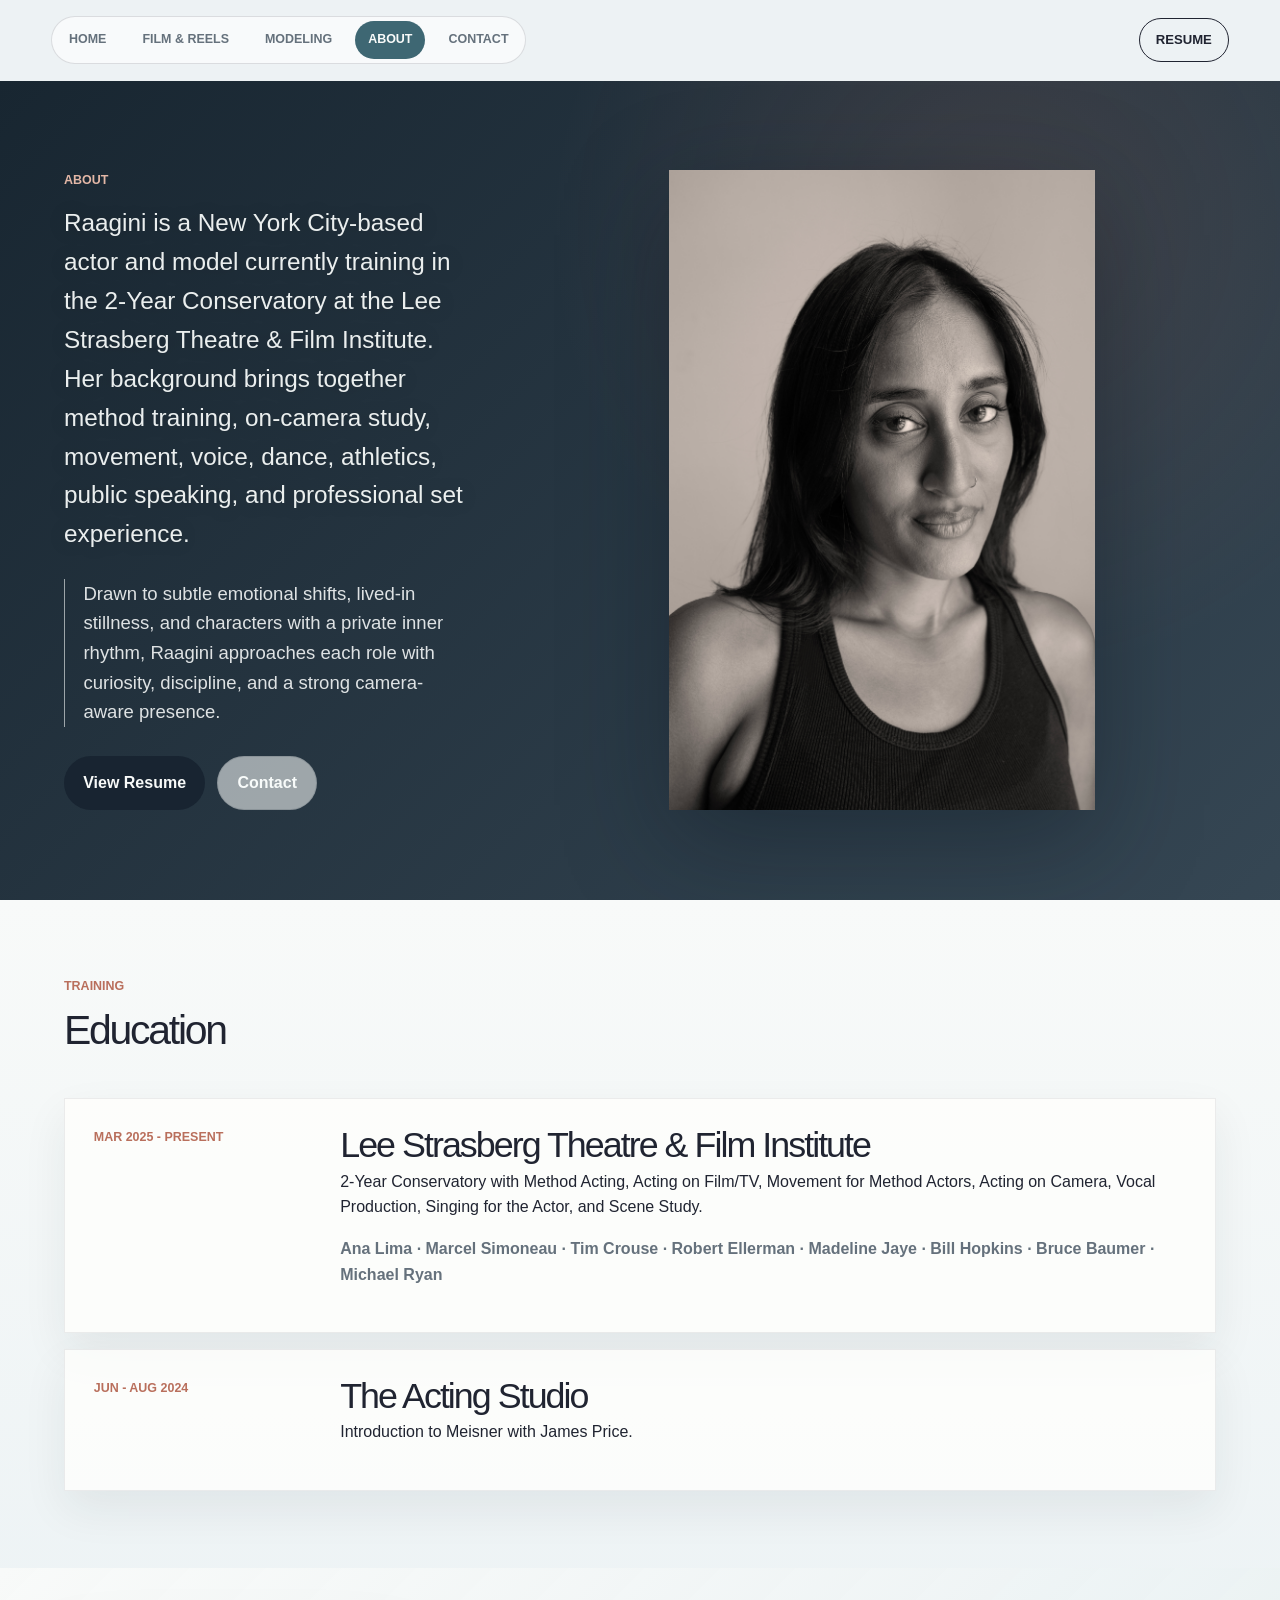
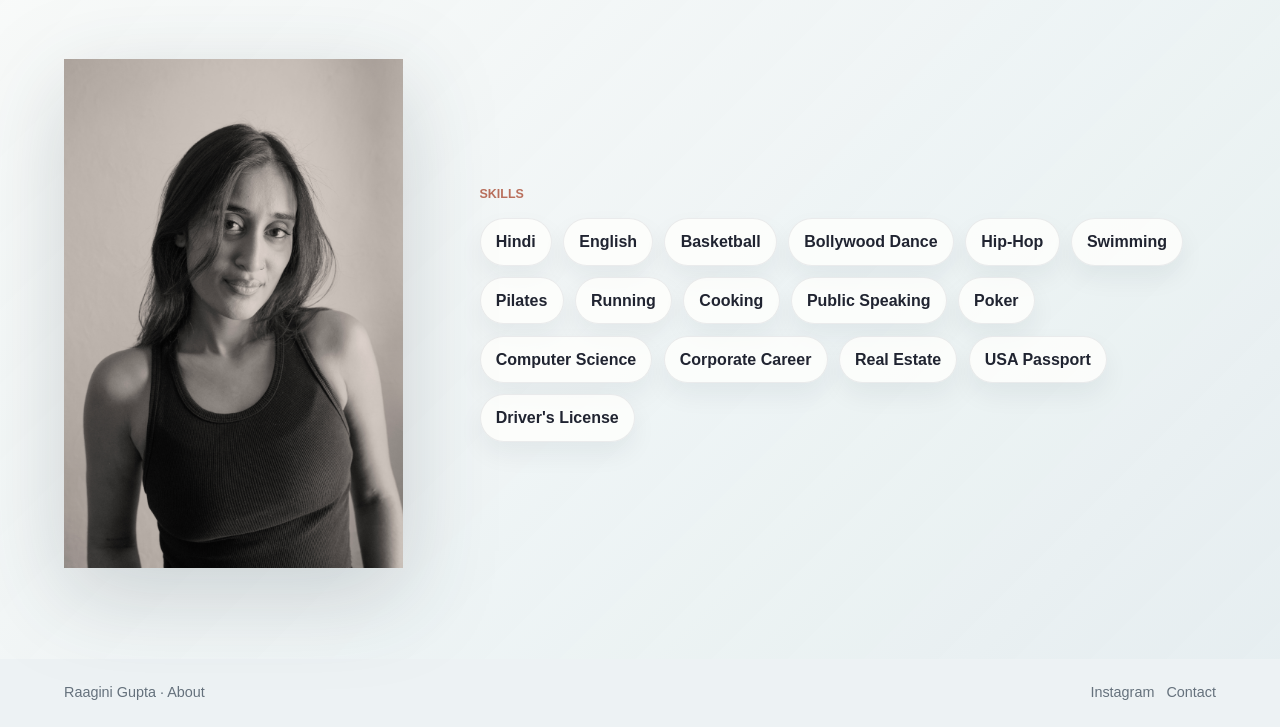
==== commit 05924892: "Polish film and about pages" ====
--- a/about.html
+++ b/about.html
@@ -28,6 +28,7 @@
         <div class="about-copy">
           <p class="eyebrow">About</p>
           <p class="intro">Raagini is a New York City-based actor and model currently training in the 2-Year Conservatory at the Lee Strasberg Theatre & Film Institute. Her background brings together method training, on-camera study, movement, voice, dance, athletics, public speaking, and professional set experience.</p>
+          <p class="about-note">Drawn to subtle emotional shifts, lived-in stillness, and characters with a private inner rhythm, Raagini approaches each role with curiosity, discipline, and a strong camera-aware presence.</p>
           <div class="hero-actions">
             <a class="button primary" href="docs/raagini-gupta-acting-resume.pdf" target="_blank" rel="noopener noreferrer">View Resume</a>
             <a class="button secondary" href="contact.html">Contact</a>
--- a/styles.css
+++ b/styles.css
@@ -241,6 +241,7 @@
   box-shadow:
     0 0 0 clamp(1rem, 2vw, 1.65rem) rgba(24, 38, 49, 0.94),
     0 40px 112px rgba(11, 24, 32, 0.62);
+  animation: homePhotoEnter 1200ms cubic-bezier(0.22, 1, 0.36, 1) both;
 }
 
 .home-carousel-track {
@@ -288,6 +289,51 @@
 
   100% {
     transform: translate3d(-75%, 0, 0);
+  }
+}
+
+@keyframes homePhotoEnter {
+  from {
+    opacity: 0;
+    transform: translate3d(9vw, 0, 0);
+  }
+
+  to {
+    opacity: 1;
+    transform: translate3d(0, 0, 0);
+  }
+}
+
+@keyframes pageCopyEnter {
+  from {
+    opacity: 0;
+    transform: translate3d(-2rem, 0, 0);
+  }
+
+  to {
+    opacity: 1;
+    transform: translate3d(0, 0, 0);
+  }
+}
+
+@keyframes portraitFloatEnter {
+  from {
+    opacity: 0;
+    transform: translate3d(3rem, 0, 0) scale(0.985);
+  }
+
+  to {
+    opacity: 1;
+    transform: translate3d(0, 0, 0) scale(1);
+  }
+}
+
+@media (prefers-reduced-motion: reduce) {
+  .home-carousel,
+  .home-carousel-track,
+  .about-copy,
+  .about-headshot-feature {
+    animation: none;
   }
 }
 
@@ -764,10 +810,12 @@
 
 .work-layout {
   display: grid;
-  grid-template-columns: minmax(17rem, 0.45fr) 1fr;
-  gap: clamp(2rem, 5vw, 5rem);
-  align-items: start;
-  background: var(--paper-soft);
+  grid-template-columns: minmax(24rem, 0.62fr) minmax(0, 0.9fr);
+  gap: clamp(2.5rem, 5vw, 5.5rem);
+  align-items: center;
+  background:
+    linear-gradient(145deg, rgba(248, 250, 249, 0.98), rgba(228, 237, 240, 0.88)),
+    var(--paper-soft);
 }
 
 .work-image {
@@ -776,13 +824,42 @@
   height: clamp(28rem, 42vw, 42rem);
 }
 
+.film-headshot {
+  height: auto;
+  position: relative;
+  top: auto;
+  background: transparent;
+  box-shadow: none;
+  display: grid;
+  align-items: center;
+  transform: translateY(0);
+}
+
 .work-image img {
   object-position: 50% 40%;
 }
 
+.film-headshot img {
+  display: block;
+  width: min(100%, 46rem);
+  height: auto;
+  object-fit: contain;
+  object-position: center;
+  filter: drop-shadow(0 28px 44px rgba(24, 38, 49, 0.18));
+}
+
 .credits-list {
   display: grid;
-  gap: 1rem;
+  gap: 0.85rem;
+}
+
+.credits-panel {
+  max-width: 52rem;
+}
+
+.credits-panel .section-kicker {
+  margin-bottom: 1rem;
+  color: rgba(32, 36, 49, 0.58);
 }
 
 .credits-grid {
@@ -796,12 +873,23 @@
 }
 
 .credit-card {
-  min-height: 17rem;
-  padding: 1.35rem;
+  min-height: 0;
+  padding: clamp(1.2rem, 2.2vw, 1.6rem);
+  border-color: rgba(32, 36, 49, 0.08);
+  background: rgba(255, 255, 253, 0.76);
+  box-shadow: 0 18px 42px rgba(24, 38, 49, 0.08);
+  transition: transform 220ms ease, box-shadow 220ms ease, background 220ms ease;
+}
+
+.credit-card:hover {
+  transform: translateY(-3px);
+  background: rgba(255, 255, 253, 0.92);
+  box-shadow: 0 26px 58px rgba(24, 38, 49, 0.12);
 }
 
 .credit-card h2 {
-  font-size: clamp(1.7rem, 3vw, 3rem);
+  font-size: clamp(1.45rem, 2.5vw, 2.45rem);
+  margin-bottom: 0.35rem;
 }
 
 .featured-credit {
@@ -1080,17 +1168,40 @@
 .about-layout {
   position: relative;
   display: grid;
-  grid-template-columns: minmax(18rem, 0.55fr) minmax(0, 1fr);
-  gap: clamp(2rem, 5vw, 4.5rem);
+  grid-template-columns: minmax(18rem, 0.58fr) minmax(0, 0.95fr);
+  gap: clamp(2.5rem, 6vw, 5.5rem);
   align-items: center;
   min-height: 78vh;
   padding-top: clamp(3rem, 7vw, 7rem);
   padding-bottom: clamp(3rem, 7vw, 6rem);
   overflow: hidden;
+  background:
+    radial-gradient(circle at 78% 18%, rgba(185, 111, 92, 0.16), transparent 28rem),
+    linear-gradient(135deg, rgba(24, 38, 49, 1), rgba(38, 56, 70, 0.92));
 }
 
 .about-copy {
   max-width: 42rem;
+  color: #f8fbfa;
+  animation: pageCopyEnter 900ms cubic-bezier(0.22, 1, 0.36, 1) both;
+}
+
+.about-copy .eyebrow {
+  color: #e3b7a6;
+}
+
+.about-copy .intro {
+  color: rgba(248, 251, 250, 0.94);
+  text-shadow: 0 1px 18px rgba(7, 15, 22, 0.22);
+}
+
+.about-note {
+  max-width: 37rem;
+  margin: 1.2rem 0 1.8rem;
+  padding-left: 1.15rem;
+  border-left: 1px solid rgba(248, 251, 250, 0.58);
+  color: rgba(248, 251, 250, 0.88);
+  font-size: clamp(1rem, 1.6vw, 1.16rem);
 }
 
 .about-layout::before {
@@ -1103,8 +1214,8 @@
 .about-headshot-feature figure,
 .skills-image {
   margin: 0;
-  background: #d8dde0;
-  box-shadow: var(--shadow);
+  background: transparent;
+  box-shadow: none;
   overflow: hidden;
 }
 
@@ -1117,41 +1228,67 @@
 
 .about-headshot-feature {
   align-self: stretch;
+  display: grid;
+  align-items: center;
+  animation: portraitFloatEnter 1100ms cubic-bezier(0.22, 1, 0.36, 1) 120ms both;
 }
 
 .about-headshot-feature figure {
-  height: clamp(34rem, 48vw, 45rem);
+  height: clamp(36rem, 50vw, 47rem);
+  filter: drop-shadow(0 30px 52px rgba(7, 15, 22, 0.34));
 }
 
 .skills-section {
   display: grid;
-  grid-template-columns: minmax(16rem, 0.42fr) minmax(0, 1fr);
-  gap: clamp(2rem, 6vw, 5rem);
+  grid-template-columns: minmax(18rem, 0.46fr) minmax(0, 1fr);
+  gap: clamp(2.5rem, 6vw, 5.5rem);
   align-items: center;
+  background:
+    linear-gradient(135deg, rgba(248, 250, 249, 0.98), rgba(228, 237, 240, 0.88)),
+    var(--paper-soft);
 }
 
 .skills-image {
-  height: clamp(26rem, 38vw, 36rem);
+  height: clamp(30rem, 42vw, 40rem);
+  filter: drop-shadow(0 26px 46px rgba(24, 38, 49, 0.18));
+}
+
+.skills-copy {
+  max-width: 60rem;
 }
 
 .training {
-  background: var(--paper-soft);
+  background:
+    linear-gradient(180deg, rgba(248, 250, 249, 0.98), rgba(237, 243, 245, 0.94)),
+    var(--paper-soft);
 }
 
 .timeline {
-  border-top: 1px solid var(--line);
+  display: grid;
+  gap: 1rem;
+  border-top: 0;
 }
 
 .timeline-item {
   display: grid;
   grid-template-columns: 13rem 1fr;
-  gap: 2rem;
-  padding: 1.6rem 0;
-  border-bottom: 1px solid var(--line);
+  gap: clamp(1.4rem, 3vw, 2.4rem);
+  padding: clamp(1.2rem, 2.4vw, 1.8rem);
+  border: 1px solid rgba(32, 36, 49, 0.08);
+  background: rgba(255, 255, 253, 0.78);
+  box-shadow: 0 18px 42px rgba(24, 38, 49, 0.07);
+  transition: transform 220ms ease, box-shadow 220ms ease, background 220ms ease;
+}
+
+.timeline-item:hover {
+  transform: translateY(-3px);
+  background: rgba(255, 255, 253, 0.94);
+  box-shadow: 0 26px 58px rgba(24, 38, 49, 0.11);
 }
 
 .timeline-item h2 {
-  font-size: clamp(1.8rem, 3.2vw, 3.2rem);
+  font-size: clamp(1.55rem, 2.8vw, 2.8rem);
+  margin-bottom: 0.35rem;
 }
 
 .timeline-item p {
@@ -1168,12 +1305,20 @@
 }
 
 .skill-cloud li {
-  border: 1px solid var(--line);
+  border: 1px solid rgba(32, 36, 49, 0.08);
   border-radius: 999px;
-  padding: 0.6rem 0.9rem;
-  background: rgba(251, 252, 250, 0.82);
+  padding: 0.62rem 0.95rem;
+  background: rgba(255, 255, 253, 0.78);
   color: var(--ink);
   font-weight: 700;
+  box-shadow: 0 12px 26px rgba(24, 38, 49, 0.06);
+  transition: transform 180ms ease, background 180ms ease, box-shadow 180ms ease;
+}
+
+.skill-cloud li:hover {
+  transform: translateY(-2px);
+  background: rgba(255, 255, 253, 0.95);
+  box-shadow: 0 18px 36px rgba(24, 38, 49, 0.1);
 }
 
 .contact-page {
@@ -1299,6 +1444,15 @@
     height: 32rem;
   }
 
+  .film-headshot {
+    height: auto;
+    justify-items: center;
+  }
+
+  .film-headshot img {
+    width: min(100%, 50rem);
+  }
+
   .about-headshot-feature,
   .skills-image,
   .contact-image {
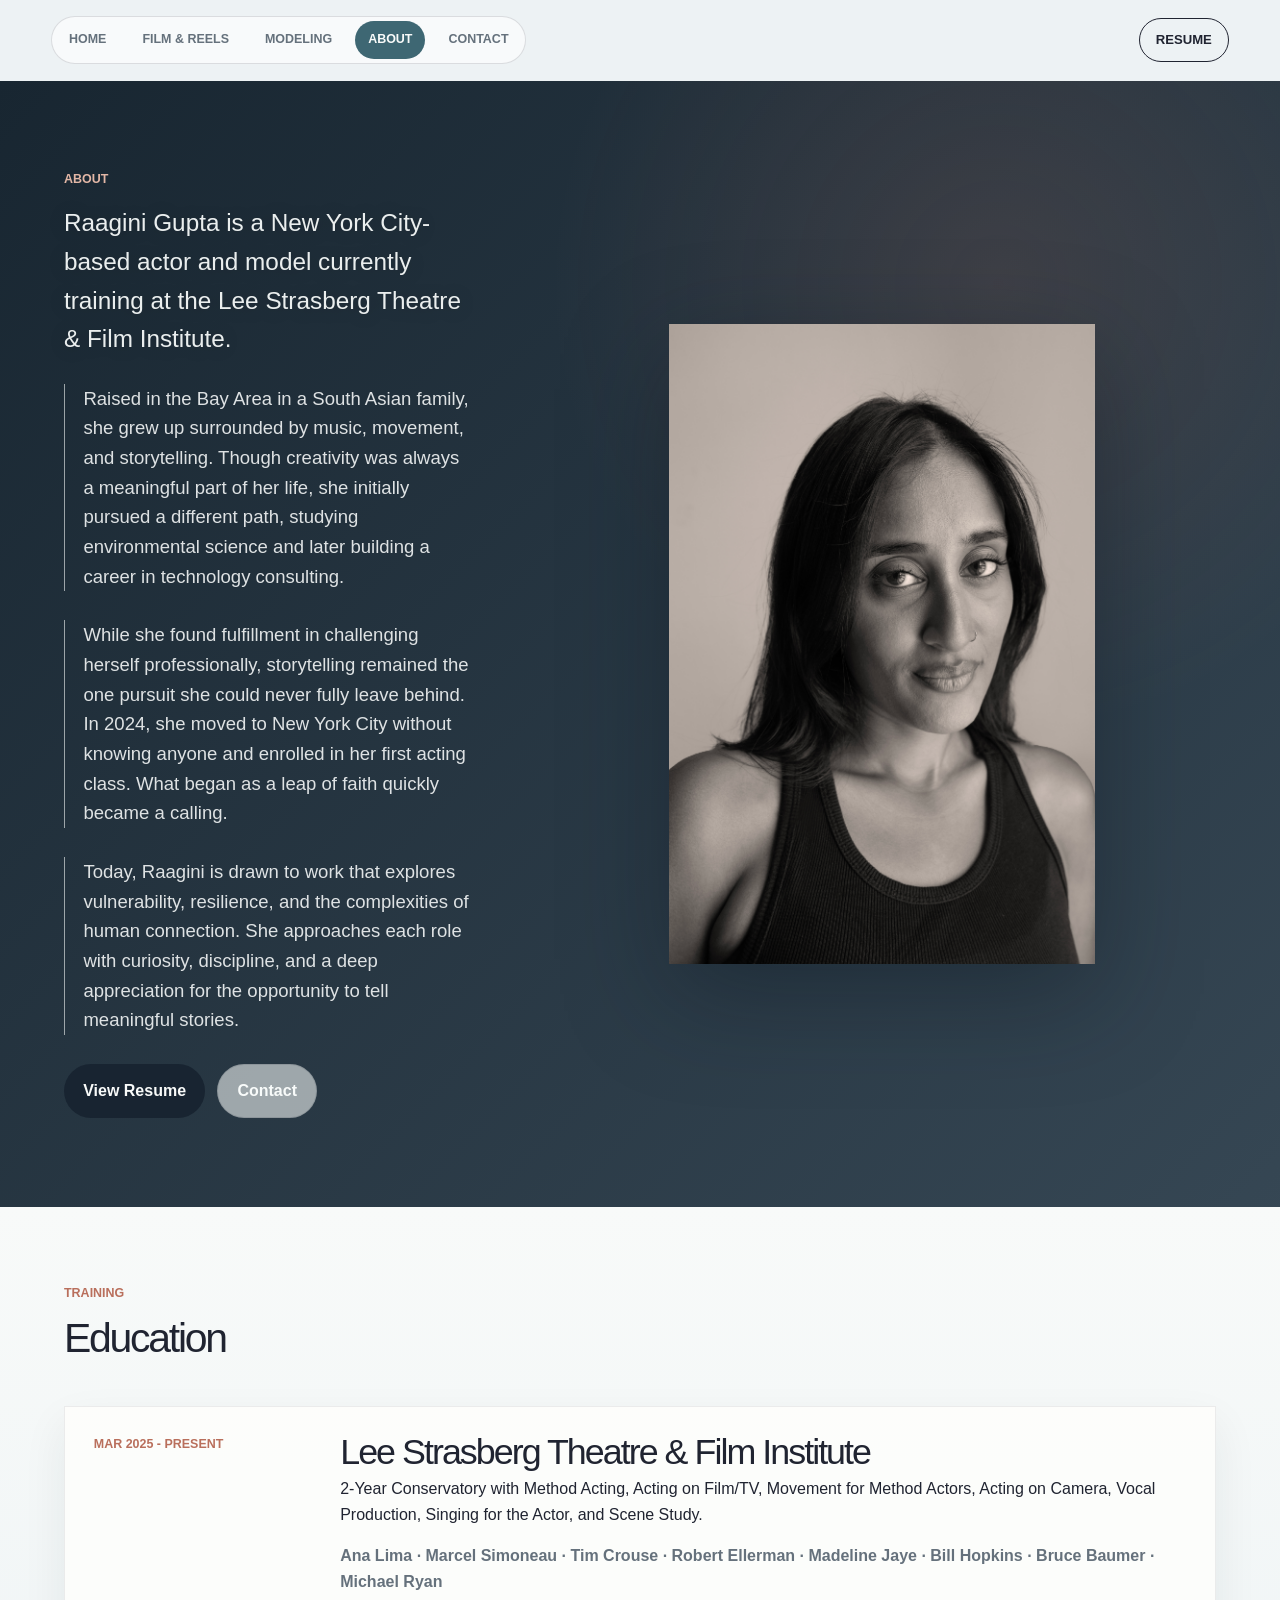
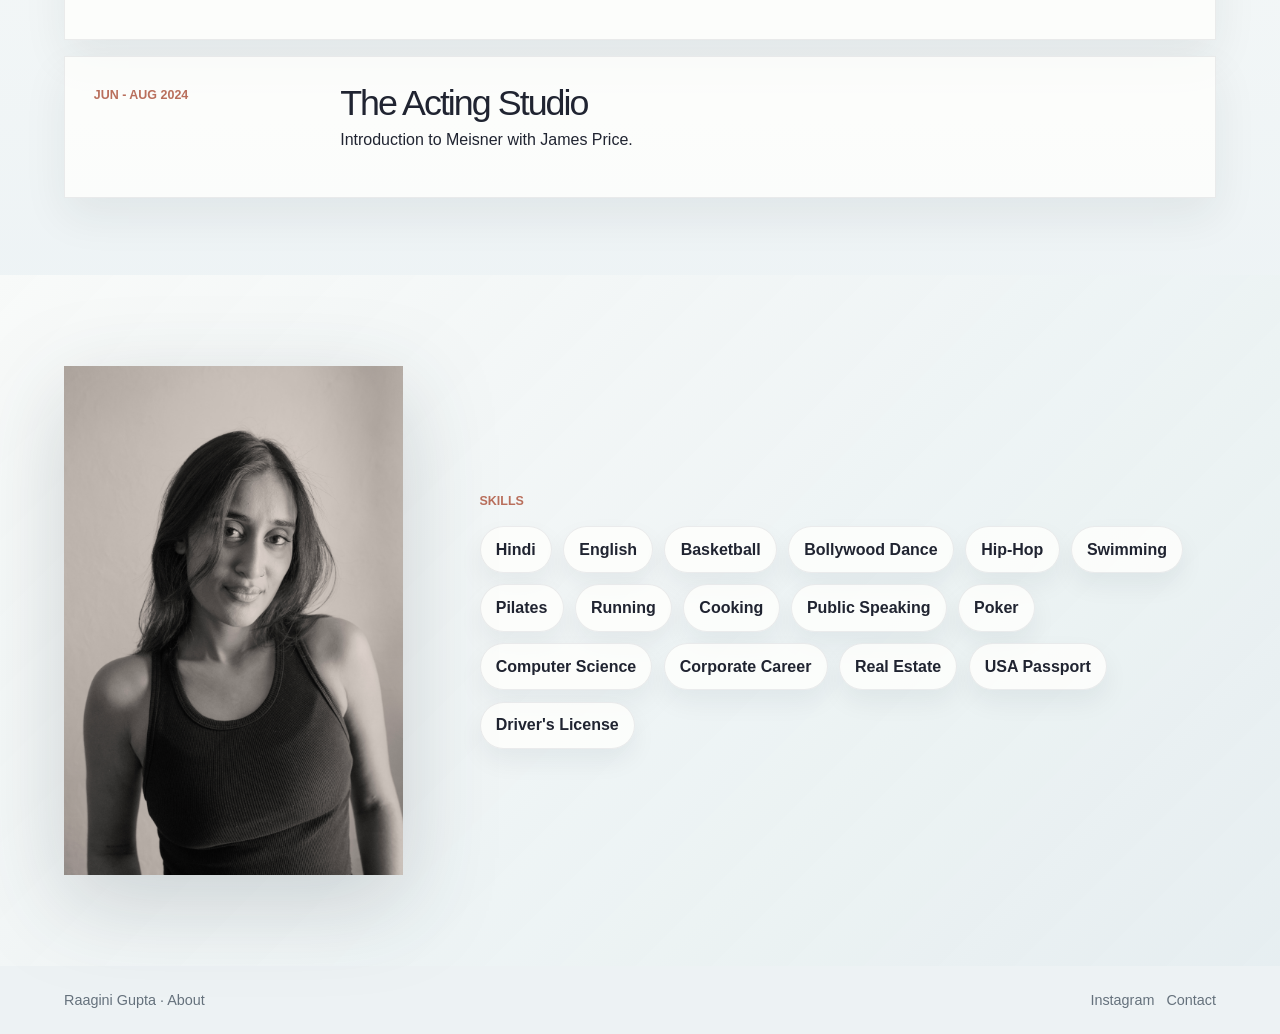
==== commit 8330f912: "Update homepage modeling and about copy" ====
--- a/about.html
+++ b/about.html
@@ -27,8 +27,10 @@
       <section class="about-layout">
         <div class="about-copy">
           <p class="eyebrow">About</p>
-          <p class="intro">Raagini is a New York City-based actor and model currently training in the 2-Year Conservatory at the Lee Strasberg Theatre & Film Institute. Her background brings together method training, on-camera study, movement, voice, dance, athletics, public speaking, and professional set experience.</p>
-          <p class="about-note">Drawn to subtle emotional shifts, lived-in stillness, and characters with a private inner rhythm, Raagini approaches each role with curiosity, discipline, and a strong camera-aware presence.</p>
+          <p class="intro">Raagini Gupta is a New York City-based actor and model currently training at the Lee Strasberg Theatre & Film Institute.</p>
+          <p class="about-note">Raised in the Bay Area in a South Asian family, she grew up surrounded by music, movement, and storytelling. Though creativity was always a meaningful part of her life, she initially pursued a different path, studying environmental science and later building a career in technology consulting.</p>
+          <p class="about-note">While she found fulfillment in challenging herself professionally, storytelling remained the one pursuit she could never fully leave behind. In 2024, she moved to New York City without knowing anyone and enrolled in her first acting class. What began as a leap of faith quickly became a calling.</p>
+          <p class="about-note">Today, Raagini is drawn to work that explores vulnerability, resilience, and the complexities of human connection. She approaches each role with curiosity, discipline, and a deep appreciation for the opportunity to tell meaningful stories.</p>
           <div class="hero-actions">
             <a class="button primary" href="docs/raagini-gupta-acting-resume.pdf" target="_blank" rel="noopener noreferrer">View Resume</a>
             <a class="button secondary" href="contact.html">Contact</a>
--- a/styles.css
+++ b/styles.css
@@ -328,11 +328,32 @@
   }
 }
 
+@keyframes pageContentRise {
+  from {
+    opacity: 0;
+    transform: translate3d(0, 1.4rem, 0);
+  }
+
+  to {
+    opacity: 1;
+    transform: translate3d(0, 0, 0);
+  }
+}
+
 @media (prefers-reduced-motion: reduce) {
   .home-carousel,
   .home-carousel-track,
   .about-copy,
-  .about-headshot-feature {
+  .about-headshot-feature,
+  .page-hero > *,
+  .film-feature > *,
+  .work-layout > *,
+  .reel-section > *,
+  .modeling-hero > *,
+  .gallery-section > *,
+  .runway-story > *,
+  .editorial-shoot > *,
+  .contact-page > * {
     animation: none;
   }
 }
@@ -696,6 +717,10 @@
   align-items: end;
 }
 
+.page-hero > * {
+  animation: pageCopyEnter 900ms cubic-bezier(0.22, 1, 0.36, 1) both;
+}
+
 .section-heading {
   max-width: 58rem;
   margin-bottom: clamp(1.6rem, 4vw, 3rem);
@@ -723,6 +748,24 @@
   color: #f5f8f7;
 }
 
+.film-feature > *,
+.work-layout > *,
+.reel-section > *,
+.gallery-section > *,
+.runway-story > *,
+.editorial-shoot > *,
+.contact-page > * {
+  animation: pageContentRise 900ms cubic-bezier(0.22, 1, 0.36, 1) both;
+}
+
+.film-feature > :nth-child(2),
+.work-layout > :nth-child(2),
+.runway-story > :nth-child(2),
+.editorial-shoot > :nth-child(2),
+.contact-page > :nth-child(2) {
+  animation-delay: 120ms;
+}
+
 .feature-copy {
   max-width: 28rem;
 }
@@ -943,7 +986,10 @@
   display: grid;
   grid-template-columns: minmax(0, 1fr) minmax(18rem, 0.38fr);
   gap: clamp(1.5rem, 5vw, 4rem);
-  align-items: end;
+  align-items: center;
+  min-height: auto;
+  padding-top: clamp(2.2rem, 5vw, 4rem);
+  padding-bottom: clamp(2.25rem, 4.5vw, 3.5rem);
 }
 
 .hero-stats {
@@ -951,7 +997,11 @@
   grid-template-columns: repeat(2, 1fr);
   gap: 1rem 1.25rem;
   margin: 0;
-  padding-top: 1rem;
+  padding: clamp(1rem, 2.2vw, 1.35rem);
+  border-top: 0;
+  background: rgba(255, 255, 253, 0.64);
+  box-shadow: 0 18px 42px rgba(24, 38, 49, 0.08);
+  animation: pageContentRise 900ms cubic-bezier(0.22, 1, 0.36, 1) 120ms both;
 }
 
 .hero-stats div {
@@ -1346,10 +1396,15 @@
 }
 
 .contact-image {
-  min-height: 45rem;
+  align-self: center;
+  min-height: 0;
+  height: auto;
 }
 
 .contact-image img {
+  width: 100%;
+  height: auto;
+  object-fit: contain;
   object-position: 50% 18%;
 }
 
@@ -1459,6 +1514,10 @@
     min-height: 34rem;
   }
 
+  .contact-image {
+    min-height: 0;
+  }
+
   .about-headshot-feature figure,
   .skills-image {
     height: clamp(28rem, 58vw, 38rem);
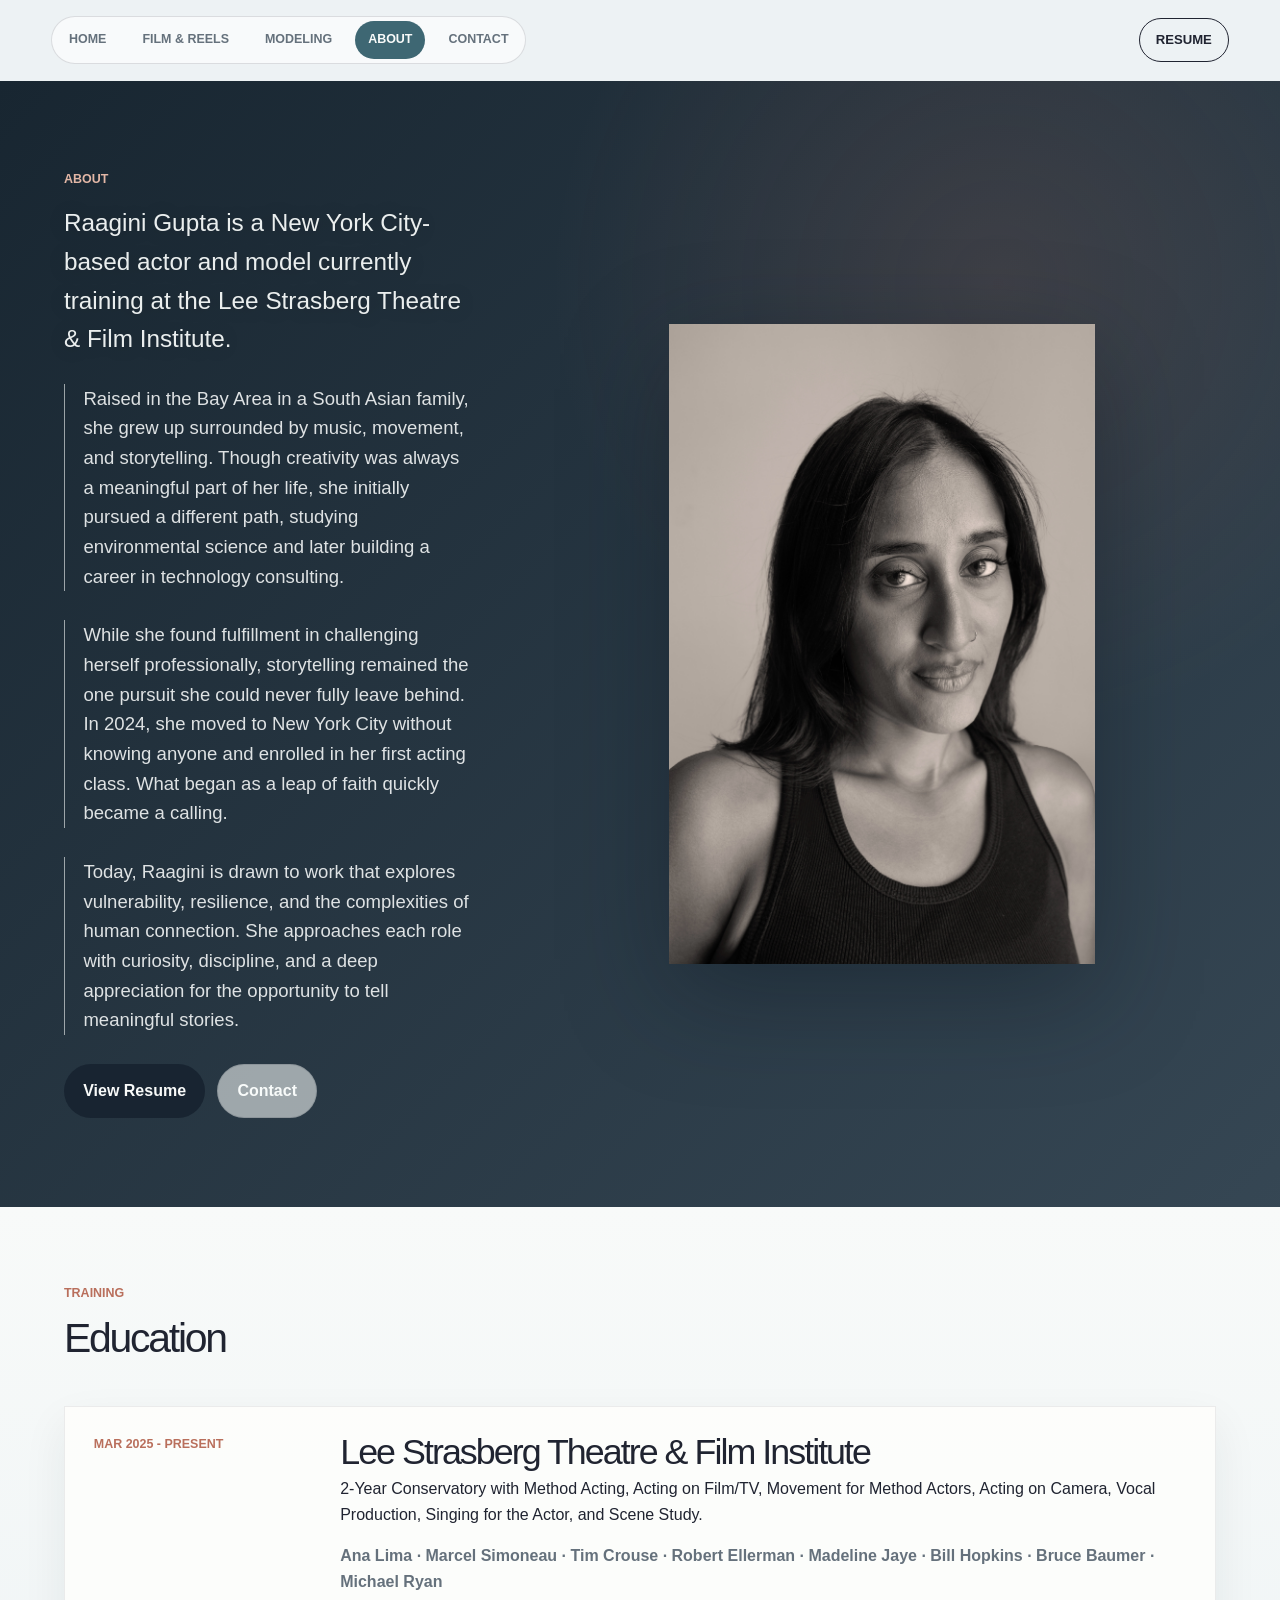
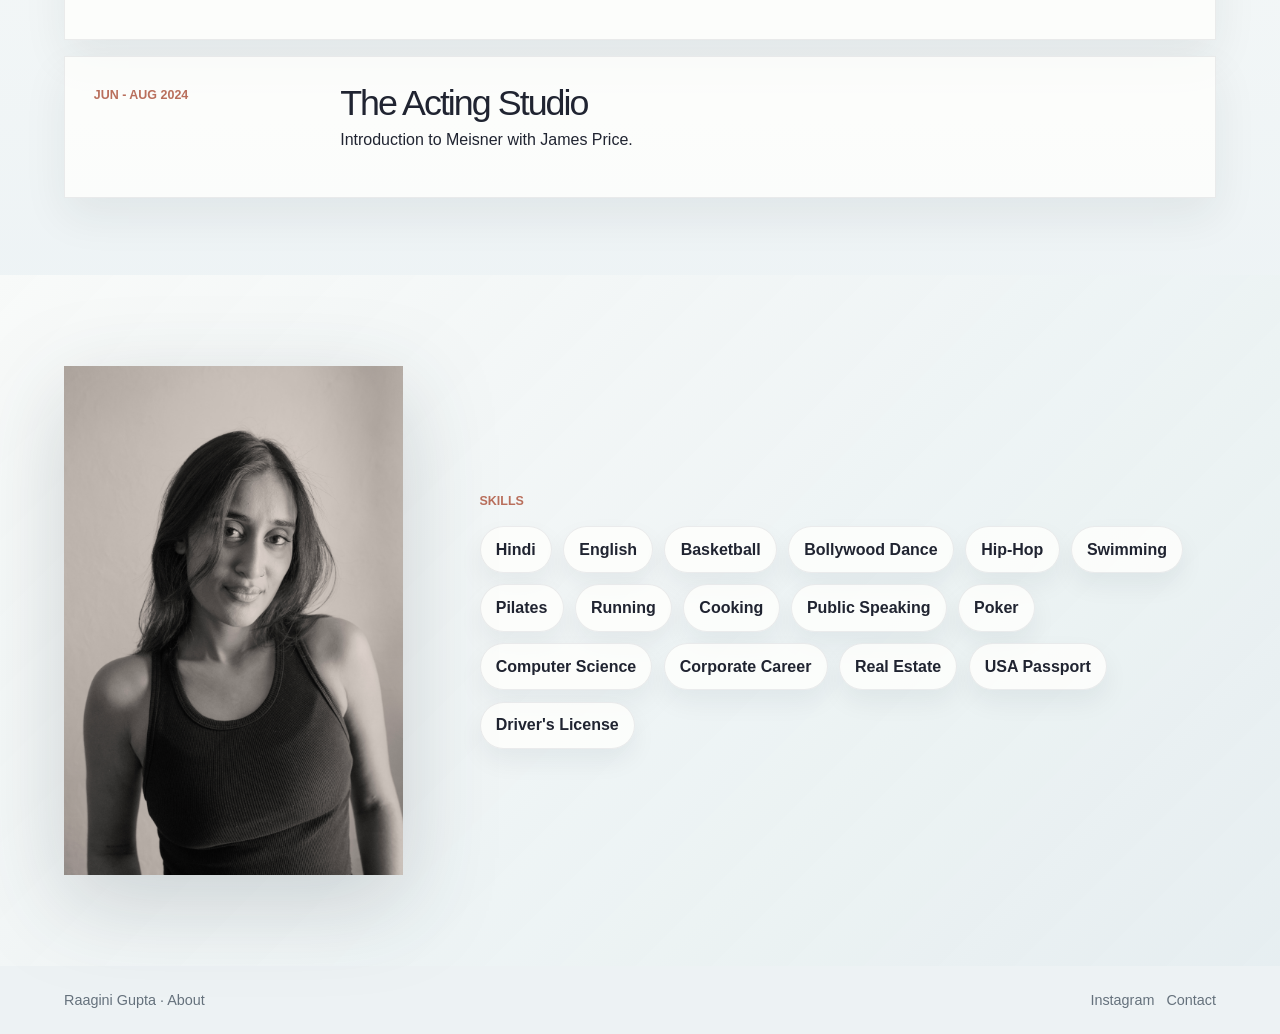
==== commit e41bb0ae: "Update about page headshot" ====
--- a/about.html
+++ b/about.html
@@ -38,7 +38,7 @@
         </div>
         <div class="about-headshot-feature" aria-label="Raagini Gupta headshot">
           <figure>
-            <img src="assets/raagini-headshot-bw-01.jpg" alt="Black and white close-up headshot of Raagini Gupta">
+            <img src="assets/raagini-about-bio-headshot.jpeg" alt="Black and white close-up headshot of Raagini Gupta">
           </figure>
         </div>
       </section>
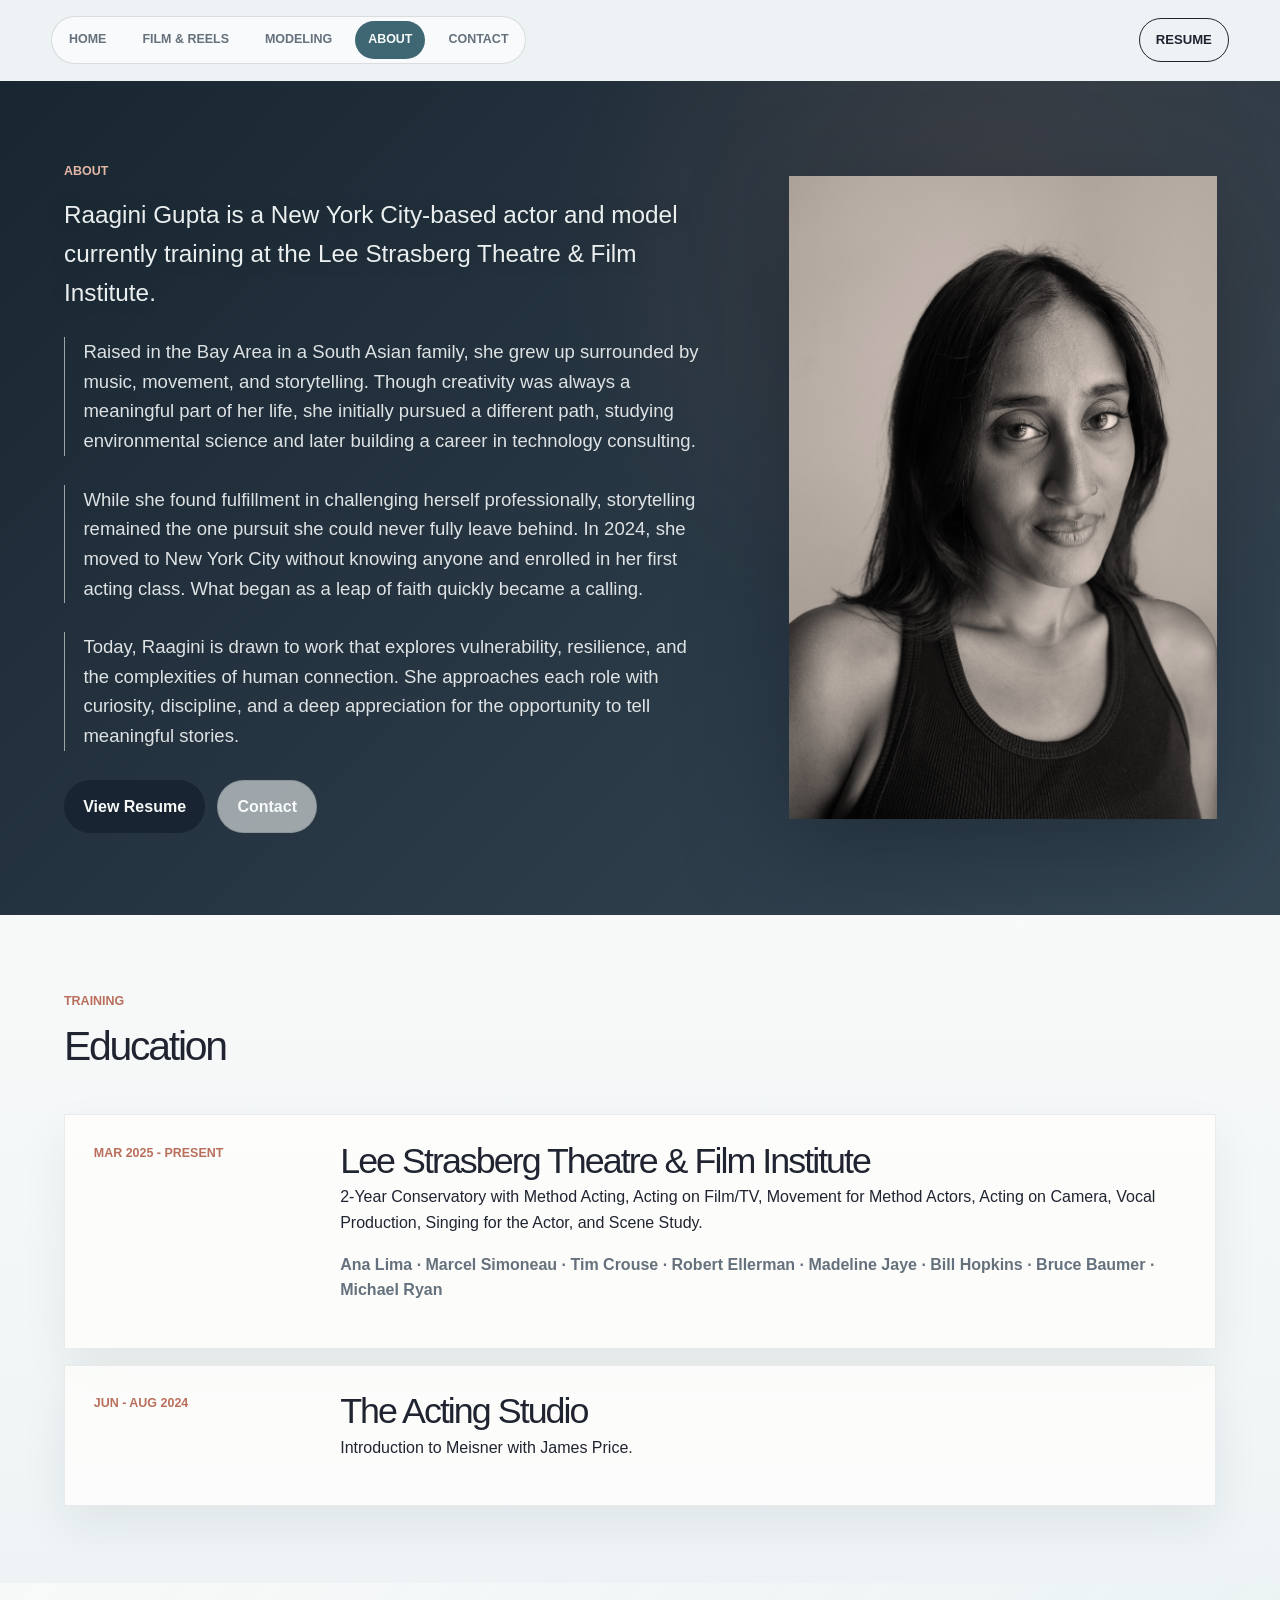
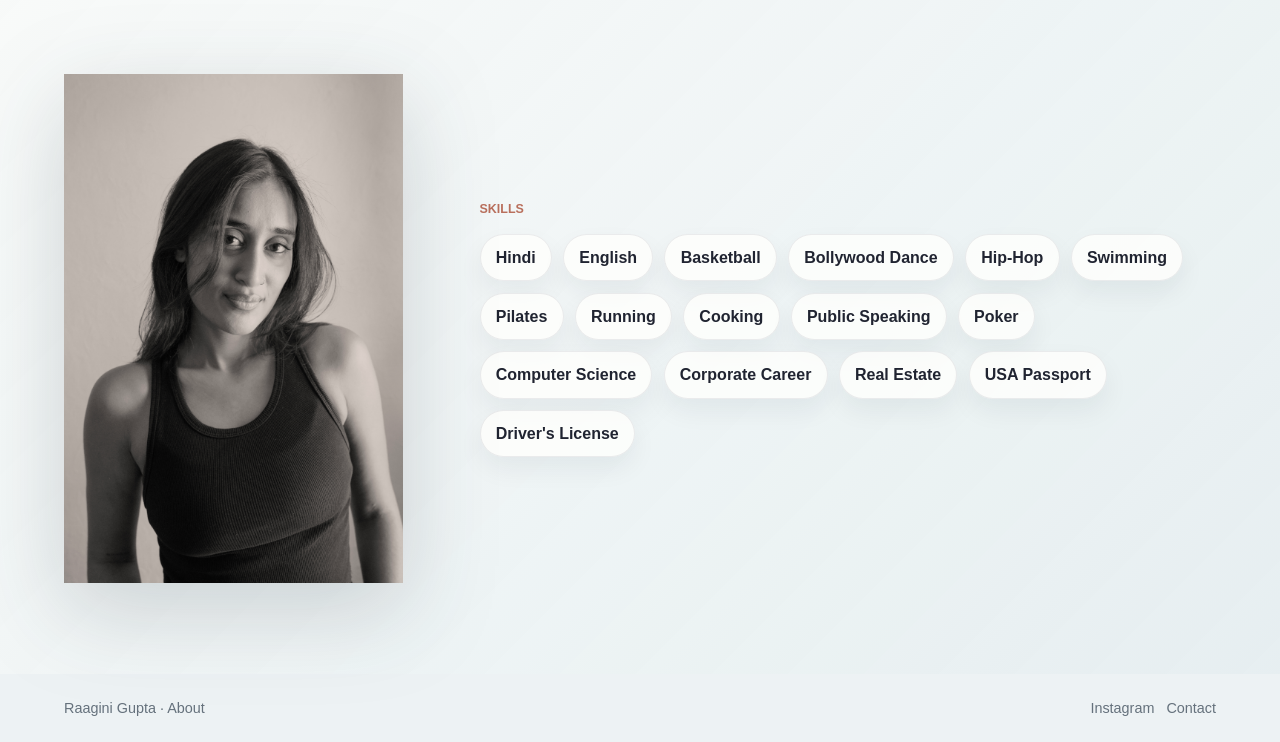
==== commit 6839c6c1: "Refresh stylesheets after deployment" ====
--- a/about.html
+++ b/about.html
@@ -7,7 +7,7 @@
     <meta name="referrer" content="strict-origin-when-cross-origin">
     <meta http-equiv="Content-Security-Policy" content="default-src 'self'; base-uri 'self'; object-src 'none'; frame-ancestors 'none'; img-src 'self'; media-src 'self'; script-src 'self'; style-src 'self'; form-action 'self'; upgrade-insecure-requests">
     <title>About | Raagini Gupta</title>
-    <link rel="stylesheet" href="styles.css">
+    <link rel="stylesheet" href="styles.css?v=20261015">
   </head>
   <body>
     <a class="skip-link" href="#main">Skip to content</a>
--- a/styles.css
+++ b/styles.css
@@ -194,6 +194,10 @@
 .photo-strip,
 .reel-section,
 .film-feature,
+.selected-film-work,
+.screen-work-section,
+.screen-credit-section,
+.upcoming-film-section,
 .work-layout,
 .runway-story,
 .editorial-shoot,
@@ -728,6 +732,9 @@
 
 .reel-section,
 .film-feature,
+.selected-film-work,
+.screen-work-section,
+.screen-credit-section,
 .split-section,
 .gallery-section,
 .skills-section,
@@ -749,6 +756,7 @@
 }
 
 .film-feature > *,
+.selected-film-work > *,
 .work-layout > *,
 .reel-section > *,
 .gallery-section > *,
@@ -759,6 +767,7 @@
 }
 
 .film-feature > :nth-child(2),
+.selected-film-work > :nth-child(2),
 .work-layout > :nth-child(2),
 .runway-story > :nth-child(2),
 .editorial-shoot > :nth-child(2),
@@ -788,6 +797,248 @@
   aspect-ratio: 16 / 9;
   background: #dfe7eb;
   box-shadow: var(--shadow);
+}
+
+.screen-work-section {
+  background:
+    linear-gradient(145deg, rgba(248, 250, 249, 0.98), rgba(228, 237, 240, 0.88)),
+    var(--paper-soft);
+}
+
+.screen-work-section .section-heading h2,
+.screen-credit-section .section-heading h2 {
+  max-width: 18ch;
+}
+
+.screen-work-list {
+  max-width: 76rem;
+}
+
+.screen-work-entry {
+  display: grid;
+  grid-template-columns: minmax(22rem, 1.12fr) minmax(18rem, 0.68fr);
+  gap: clamp(2rem, 5vw, 5.5rem);
+  align-items: center;
+  padding: clamp(2.25rem, 5vw, 4.5rem) 0;
+  border-top: 1px solid rgba(32, 36, 49, 0.14);
+}
+
+.screen-work-entry:last-child {
+  border-bottom: 1px solid rgba(32, 36, 49, 0.14);
+}
+
+.screen-work-media {
+  display: block;
+  width: 100%;
+  margin: 0;
+}
+
+.screen-work-media img,
+.screen-work-media video {
+  display: block;
+  width: 100%;
+  height: auto;
+  border: 0;
+  background: transparent;
+  box-shadow: none;
+}
+
+.screen-work-media video {
+  aspect-ratio: 16 / 9;
+}
+
+.screen-work-copy {
+  max-width: 30rem;
+}
+
+.screen-work-copy .credit-type {
+  margin-bottom: 0.6rem;
+}
+
+.screen-work-copy h2 {
+  margin-bottom: 0.3rem;
+}
+
+.screen-work-copy .credit-meta {
+  margin-bottom: 1rem;
+}
+
+.screen-work-copy p:last-child {
+  margin-bottom: 0;
+  color: #4f5e69;
+  font-size: 1.04rem;
+}
+
+.screen-credit-section {
+  background: #f5f8f7;
+}
+
+.screen-credit-list {
+  display: grid;
+  grid-template-columns: repeat(3, minmax(0, 1fr));
+  gap: clamp(1rem, 2.5vw, 2rem);
+}
+
+.screen-credit-list article {
+  padding-top: 1rem;
+  border-top: 1px solid rgba(32, 36, 49, 0.14);
+}
+
+.screen-credit-list h3 {
+  margin-bottom: 0.22rem;
+  font-family: var(--serif);
+  font-size: clamp(1.45rem, 2.5vw, 2.2rem);
+  font-weight: 500;
+  letter-spacing: -0.045em;
+}
+
+.screen-credit-list .credit-meta {
+  margin-bottom: 0.8rem;
+}
+
+.screen-credit-list p:last-child {
+  margin-bottom: 0;
+  color: #4f5e69;
+}
+
+.upcoming-film-section {
+  display: grid;
+  grid-template-columns: minmax(18rem, 0.62fr) minmax(20rem, 0.88fr);
+  gap: clamp(2rem, 6vw, 6rem);
+  align-items: center;
+  padding-top: clamp(1.45rem, 3vw, 2.25rem);
+  padding-bottom: clamp(1.55rem, 3vw, 2.35rem);
+  background: var(--panel);
+  color: #f5f8f7;
+}
+
+.upcoming-film-section .section-kicker,
+.upcoming-film-section .credit-type,
+.upcoming-film-section .credit-meta {
+  color: #e3b7a6;
+}
+
+.upcoming-film-section h2,
+.supporting-reels .quiet-card h2 {
+  max-width: 22ch;
+  margin-bottom: 1.45rem;
+  color: #ffffff;
+  font-family: var(--serif);
+  font-size: clamp(2rem, 3.6vw, 3.35rem);
+  font-weight: 500;
+  letter-spacing: -0.045em;
+  line-height: 1;
+}
+
+.upcoming-film-copy {
+  max-width: 42rem;
+  padding-top: 0.8rem;
+  border-top: 1px solid rgba(245, 248, 247, 0.26);
+}
+
+.upcoming-film-copy .credit-type {
+  margin-bottom: 0.45rem;
+}
+
+.upcoming-film-copy .credit-meta {
+  margin-bottom: 0.9rem;
+}
+
+.upcoming-film-copy p:last-child {
+  margin-bottom: 0;
+  color: rgba(245, 248, 247, 0.88);
+  font-size: 1.06rem;
+}
+
+.supporting-reels .quiet-card {
+  display: grid;
+  justify-items: start;
+  gap: 0.85rem;
+  margin: 0;
+  padding: 0;
+  border: 0;
+  box-shadow: none;
+  text-align: left;
+}
+
+.supporting-reels {
+  padding-top: clamp(2rem, 4vw, 3.25rem);
+  padding-bottom: clamp(2rem, 4vw, 3.25rem);
+  background: #f5f8f7;
+}
+
+.supporting-reels .section-kicker {
+  margin: 0;
+}
+
+.supporting-reels .quiet-card h2 {
+  color: var(--ink);
+  margin: 0;
+}
+
+.supporting-reels .quiet-card p {
+  max-width: 42rem;
+  margin: 0;
+  color: var(--muted);
+  font-weight: 500;
+}
+
+.selected-film-work {
+  background:
+    linear-gradient(145deg, rgba(244, 239, 232, 0.98), rgba(225, 233, 235, 0.9)),
+    var(--paper-soft);
+}
+
+.selected-film-work .section-heading h2 {
+  max-width: 20ch;
+}
+
+.selected-film-grid {
+  display: grid;
+  grid-template-columns: repeat(2, minmax(0, 1fr));
+  gap: clamp(1.25rem, 3vw, 2.25rem);
+}
+
+.film-credit-feature {
+  overflow: hidden;
+  background: rgba(255, 255, 253, 0.72);
+  box-shadow: 0 22px 50px rgba(24, 38, 49, 0.1);
+}
+
+.film-credit-feature figure {
+  margin: 0;
+  background: #15232d;
+}
+
+.film-credit-feature img {
+  width: 100%;
+  aspect-ratio: 16 / 9;
+  object-fit: contain;
+}
+
+.film-credit-copy {
+  padding: clamp(1.25rem, 2.6vw, 2rem);
+}
+
+.film-credit-copy .credit-type {
+  margin-bottom: 0.6rem;
+}
+
+.film-credit-copy h3 {
+  margin-bottom: 0.2rem;
+  font-family: var(--serif);
+  font-size: clamp(1.65rem, 2.7vw, 2.5rem);
+  font-weight: 500;
+  letter-spacing: -0.045em;
+}
+
+.film-credit-copy .credit-meta {
+  margin-bottom: 0.85rem;
+}
+
+.film-credit-copy p:last-child {
+  margin-bottom: 0;
+  color: #4f5e69;
 }
 
 .reel-grid {
@@ -1218,12 +1469,12 @@
 .about-layout {
   position: relative;
   display: grid;
-  grid-template-columns: minmax(18rem, 0.58fr) minmax(0, 0.95fr);
-  gap: clamp(2.5rem, 6vw, 5.5rem);
+  grid-template-columns: minmax(28rem, 1fr) minmax(20rem, 0.66fr);
+  gap: clamp(2.75rem, 6vw, 6.5rem);
   align-items: center;
   min-height: 78vh;
-  padding-top: clamp(3rem, 7vw, 7rem);
-  padding-bottom: clamp(3rem, 7vw, 6rem);
+  padding-top: clamp(3rem, 6.4vw, 6.25rem);
+  padding-bottom: clamp(3rem, 6.4vw, 5.75rem);
   overflow: hidden;
   background:
     radial-gradient(circle at 78% 18%, rgba(185, 111, 92, 0.16), transparent 28rem),
@@ -1231,7 +1482,8 @@
 }
 
 .about-copy {
-  max-width: 42rem;
+  justify-self: center;
+  width: min(100%, 43rem);
   color: #f8fbfa;
   animation: pageCopyEnter 900ms cubic-bezier(0.22, 1, 0.36, 1) both;
 }
@@ -1246,7 +1498,7 @@
 }
 
 .about-note {
-  max-width: 37rem;
+  max-width: 41rem;
   margin: 1.2rem 0 1.8rem;
   padding-left: 1.15rem;
   border-left: 1px solid rgba(248, 251, 250, 0.58);
@@ -1276,15 +1528,23 @@
   object-fit: contain;
 }
 
+.about-headshot-feature img {
+  display: block;
+  height: auto;
+}
+
 .about-headshot-feature {
   align-self: stretch;
   display: grid;
   align-items: center;
+  justify-self: start;
+  width: min(100%, 32rem);
   animation: portraitFloatEnter 1100ms cubic-bezier(0.22, 1, 0.36, 1) 120ms both;
 }
 
 .about-headshot-feature figure {
-  height: clamp(36rem, 50vw, 47rem);
+  width: 100%;
+  height: auto;
   filter: drop-shadow(0 30px 52px rgba(7, 15, 22, 0.34));
 }
 
@@ -1458,6 +1718,10 @@
   .page-preview-grid,
   .photo-strip,
   .film-feature,
+  .selected-film-grid,
+  .screen-work-entry,
+  .screen-credit-list,
+  .upcoming-film-section,
   .work-layout,
   .runway-story,
   .editorial-shoot,
@@ -1514,13 +1778,27 @@
     min-height: 34rem;
   }
 
+  .about-headshot-feature {
+    justify-self: center;
+    width: min(100%, 34rem);
+    min-height: 0;
+  }
+
+  .about-copy {
+    justify-self: center;
+    width: min(100%, 44rem);
+  }
+
   .contact-image {
     min-height: 0;
   }
 
-  .about-headshot-feature figure,
   .skills-image {
     height: clamp(28rem, 58vw, 38rem);
+  }
+
+  .about-headshot-feature figure {
+    height: auto;
   }
 
   .credits-grid,
@@ -1589,19 +1867,76 @@
 }
 
 @media (max-width: 700px) {
+  body {
+    -webkit-text-size-adjust: 100%;
+  }
+
   .site-header {
-    gap: 0.85rem;
+    gap: 0.72rem;
+    padding: 0.78rem 1rem 0.86rem;
+    box-shadow: 0 12px 28px rgba(24, 38, 49, 0.08);
+  }
+
+  .nav-links {
+    width: 100%;
+    gap: 0.25rem;
+    padding: 0 0 0.25rem;
+    scroll-snap-type: x proximity;
+    -webkit-overflow-scrolling: touch;
+  }
+
+  .nav-links a {
+    scroll-snap-align: start;
+    padding: 0.48rem 0.68rem;
+    font-size: 0.7rem;
   }
 
   .nav-action {
-    padding-inline: 0.82rem;
+    min-height: 2.35rem;
+    padding: 0.48rem 0.82rem;
+    font-size: 0.72rem;
   }
 
   h1,
   .compact-hero h1,
   .about-layout h1,
   .contact-page h1 {
-    font-size: clamp(2.75rem, 13vw, 4.3rem);
+    font-size: clamp(2.45rem, 11vw, 3.75rem);
+    letter-spacing: -0.045em;
+  }
+
+  h2 {
+    font-size: clamp(1.7rem, 8.5vw, 2.55rem);
+    letter-spacing: -0.045em;
+  }
+
+  .intro {
+    font-size: clamp(1.02rem, 5vw, 1.2rem);
+    line-height: 1.55;
+  }
+
+  .hero,
+  .home-profile,
+  .page-hero,
+  .about-layout,
+  .contact-page,
+  .story-band,
+  .page-preview-grid,
+  .photo-strip,
+  .reel-section,
+  .film-feature,
+  .selected-film-work,
+  .screen-work-section,
+  .screen-credit-section,
+  .upcoming-film-section,
+  .work-layout,
+  .runway-story,
+  .editorial-shoot,
+  .stats-band,
+  .gallery-section,
+  .split-section,
+  .skills-section {
+    padding-inline: 1rem;
   }
 
   .hero-details dl,
@@ -1626,8 +1961,52 @@
     height: 2.45rem;
   }
 
+  .page-hero {
+    padding-top: 2.6rem;
+    padding-bottom: 1.65rem;
+  }
+
+  .compact-hero {
+    min-height: auto;
+  }
+
   .hero-portrait {
     min-height: 27rem;
+  }
+
+  .home-hero-v2 {
+    min-height: min(72svh, 38rem);
+    padding: 0.8rem;
+  }
+
+  .home-carousel,
+  .home-hero-v2::after {
+    inset: 0.8rem;
+    width: calc(100% - 1.6rem);
+    height: calc(100% - 1.6rem);
+  }
+
+  .home-carousel {
+    box-shadow:
+      0 0 0 0.7rem rgba(24, 38, 49, 0.94),
+      0 24px 62px rgba(11, 24, 32, 0.48);
+  }
+
+  .home-carousel img {
+    object-position: 52% 42%;
+  }
+
+  .home-hero-panel {
+    max-width: calc(100vw - 2.2rem);
+    margin: 0 0 1.45rem;
+    padding: 0.82rem 0.85rem;
+    background: linear-gradient(90deg, rgba(24, 38, 49, 0.74), rgba(24, 38, 49, 0.3) 72%, transparent);
+  }
+
+  .home-hero-panel h1 {
+    font-size: clamp(1.28rem, 9.2vw, 2.72rem);
+    letter-spacing: 0.04em;
+    white-space: normal;
   }
 
   .about-headshot-feature,
@@ -1635,49 +2014,166 @@
   .contact-image,
   .work-image {
     height: auto;
-  }
-
-  .about-headshot-feature figure,
+    min-height: 0;
+  }
+
+  .about-layout {
+    gap: 2rem;
+    min-height: auto;
+    padding-top: 2.8rem;
+    padding-bottom: 2.8rem;
+  }
+
+  .about-copy {
+    width: 100%;
+  }
+
+  .about-note {
+    max-width: none;
+    margin: 1rem 0 1.2rem;
+    padding-left: 0.95rem;
+    font-size: 0.98rem;
+    line-height: 1.68;
+  }
+
+  .about-headshot-feature {
+    width: min(100%, 24rem);
+    margin-inline: auto;
+  }
+
   .skills-image {
-    height: clamp(25rem, 112vw, 34rem);
+    height: auto;
+  }
+
+  .about-headshot-feature figure {
+    height: auto;
+  }
+
+  .skills-image img {
+    height: auto;
   }
 
   .credit-card,
   .preview-card {
     min-height: 0;
+    padding: 1.08rem;
   }
 
   .timeline-item {
-    gap: 0.3rem;
+    gap: 0.55rem;
+    padding: 1rem;
   }
 
   .photo-caption h2 {
     max-width: none;
+  }
+
+  .reel-section,
+  .film-feature,
+  .selected-film-work,
+  .screen-work-section,
+  .screen-credit-section,
+  .upcoming-film-section,
+  .work-layout,
+  .runway-story,
+  .editorial-shoot,
+  .gallery-section,
+  .split-section,
+  .skills-section {
+    padding-top: 2.45rem;
+    padding-bottom: 2.45rem;
+  }
+
+  .film-feature,
+  .work-layout,
+  .runway-story,
+  .editorial-shoot {
+    gap: 1.35rem;
+  }
+
+  .film-headshot img {
+    width: min(100%, 31rem);
+  }
+
+  .selected-film-grid {
+    gap: 1.2rem;
+  }
+
+  .screen-work-entry {
+    gap: 1.25rem;
+    padding: 2rem 0;
+  }
+
+  .screen-work-copy p:last-child {
+    font-size: 1rem;
+  }
+
+  .screen-credit-list {
+    gap: 1.5rem;
+  }
+
+  .upcoming-film-section {
+    gap: 1.15rem;
+    align-items: start;
+    padding-top: 1.45rem;
+    padding-bottom: 1.55rem;
+  }
+
+  .film-credit-copy {
+    padding: 1.15rem;
+  }
+
+  .hero-stats {
+    grid-template-columns: repeat(2, minmax(0, 1fr));
+    gap: 0.9rem;
   }
 
   .gallery-grid img,
   .editorial-gallery img,
   .runway-feature img {
-    height: clamp(24rem, 115vw, 34rem);
+    height: clamp(21rem, 104vw, 31rem);
     max-height: none;
+  }
+
+  .digitals-grid figure:nth-child(1) img,
+  .digitals-grid figure:nth-child(2) img,
+  .digitals-grid figure:nth-child(3) img {
+    object-position: 50% 18%;
+  }
+
+  .scroll-gallery img {
+    height: clamp(22rem, 104vw, 31rem);
   }
 
   .contact-actions .button {
     width: 100%;
   }
 
-  .home-hero-v2 {
-    min-height: 68vh;
-  }
-
-  .home-profile,
+  .contact-page {
+    gap: 1.7rem;
+    min-height: auto;
+    padding-top: 2.8rem;
+    padding-bottom: 2.8rem;
+  }
+
+  .contact-image {
+    width: min(100%, 25rem);
+    margin-inline: auto;
+  }
+
   .home-profile {
-    padding-top: 2.5rem;
-    padding-bottom: 2.5rem;
+    padding-top: 2.6rem;
+    padding-bottom: 2.75rem;
+  }
+
+  .home-profile-copy p:last-child {
+    font-size: 1rem;
+    line-height: 1.72;
   }
 
   .site-footer {
     display: block;
+    padding-block: 1.15rem;
   }
 
   .footer-links {
